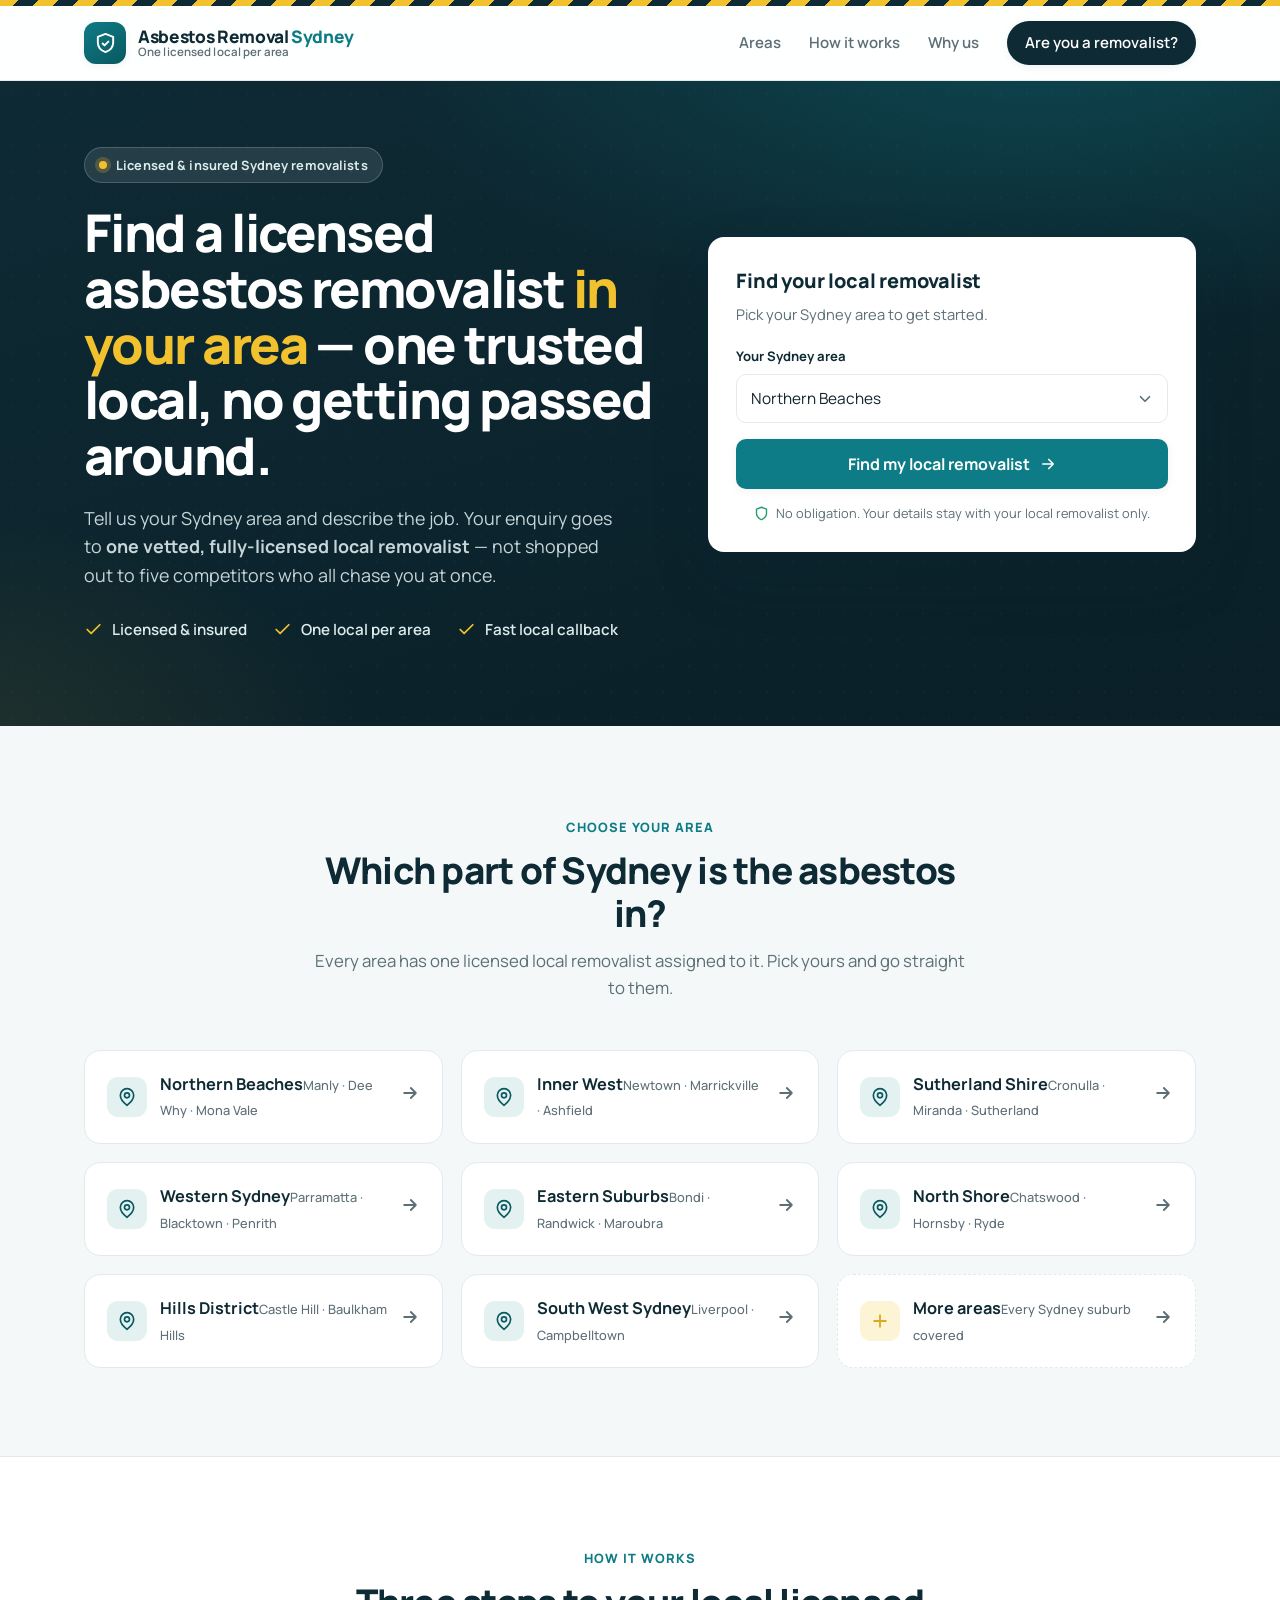
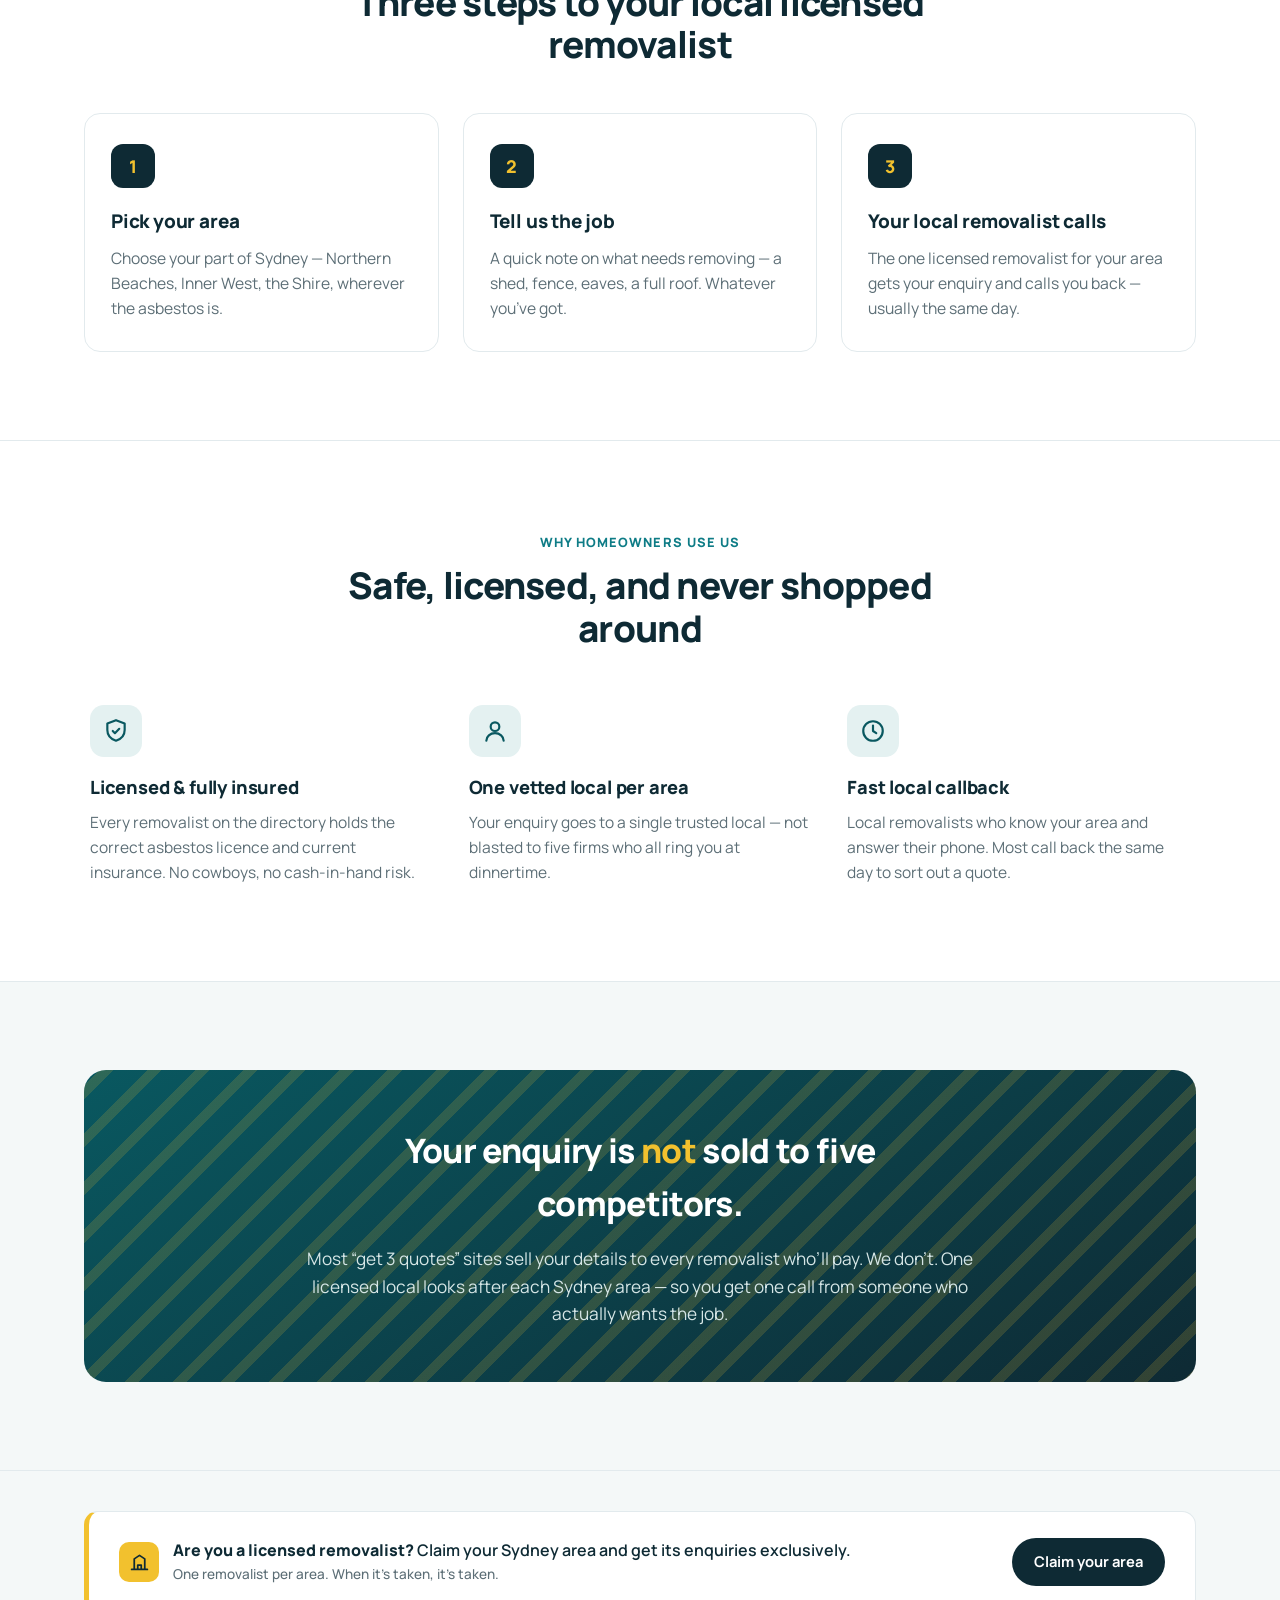
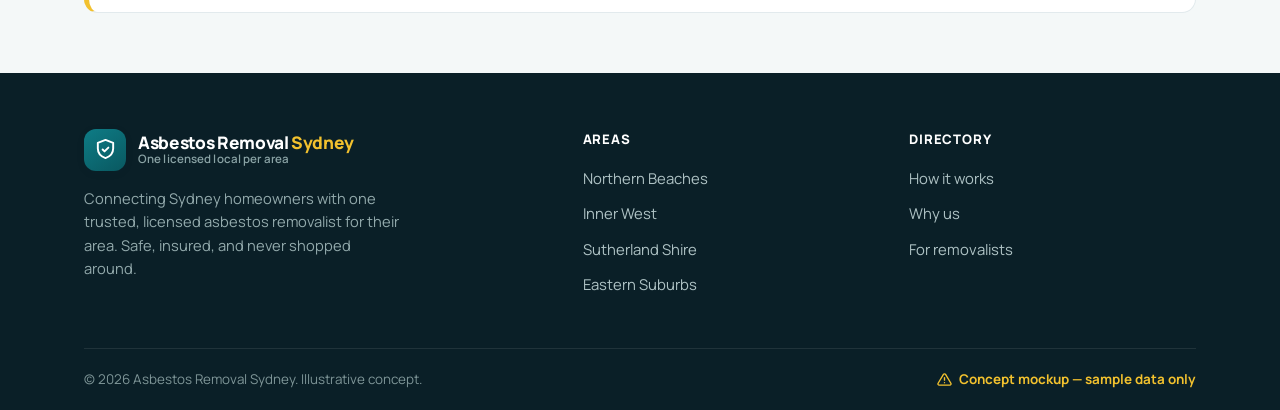
==== index.html @ b51b1054 "Asbestos Removal Sydney demo — static validation mockup Two-page throwaway prototype (index + Northe" ====
<!DOCTYPE html>
<html lang="en">
<head>
<meta charset="UTF-8" />
<meta name="viewport" content="width=device-width, initial-scale=1.0" />
<meta name="robots" content="noindex,nofollow" />
<title>Asbestos Removal Sydney | One Licensed Local Removalist Per Area</title>
<meta name="description" content="Need asbestos removed in Sydney? Pick your area and get connected to one trusted, licensed, fully-insured local removalist. No getting passed around five competitors." />
<link rel="preconnect" href="https://fonts.googleapis.com" />
<link rel="preconnect" href="https://fonts.gstatic.com" crossorigin />
<link href="https://fonts.googleapis.com/css2?family=Manrope:wght@400;500;600;700;800&display=swap" rel="stylesheet" />
<style>
  :root {
    --ink: #12242C;
    --slate: #0E2A34;
    --slate-2: #0A1F27;
    --teal: #0E7C86;
    --teal-600: #0B6B74;
    --teal-700: #095860;
    --teal-soft: #E4F1F1;
    --hazard: #F2C12E;
    --hazard-deep: #E0A81F;
    --safe: #1E9E6A;
    --muted: #5C6E76;
    --line: #E2EAED;
    --bg: #F4F8F8;
    --card: #FFFFFF;
    --radius: 16px;
    --radius-sm: 10px;
    --shadow-sm: 0 2px 10px rgba(12, 42, 52, .06);
    --shadow-md: 0 12px 32px rgba(12, 42, 52, .10);
    --shadow-lg: 0 26px 60px rgba(12, 42, 52, .16);
    --maxw: 1160px;
  }

  * { box-sizing: border-box; margin: 0; padding: 0; }
  html { scroll-behavior: smooth; }
  body {
    font-family: 'Manrope', -apple-system, BlinkMacSystemFont, 'Segoe UI', Roboto, sans-serif;
    color: var(--ink);
    background: var(--bg);
    line-height: 1.6;
    -webkit-font-smoothing: antialiased;
  }
  a { color: inherit; text-decoration: none; }
  img { max-width: 100%; display: block; }
  ul { list-style: none; }

  .wrap { width: 100%; max-width: var(--maxw); margin: 0 auto; padding: 0 24px; }

  .skip-link {
    position: absolute; left: 12px; top: -60px; z-index: 200;
    background: var(--slate); color: #fff; padding: 10px 16px; border-radius: 8px;
    font-weight: 600; transition: top .18s ease;
  }
  .skip-link:focus { top: 12px; }

  :focus-visible { outline: 3px solid var(--hazard); outline-offset: 2px; border-radius: 4px; }

  /* ---------- HAZARD TAPE (brand device) ---------- */
  .hazard-tape {
    height: 6px;
    background-image: repeating-linear-gradient(
      -45deg, var(--hazard) 0 14px, var(--slate) 14px 28px
    );
  }

  /* ---------- NAV ---------- */
  header.nav {
    position: sticky; top: 0; z-index: 100;
    background: rgba(255, 255, 255, 0.93);
    backdrop-filter: saturate(180%) blur(12px);
    border-bottom: 1px solid var(--line);
    transition: box-shadow .25s ease;
  }
  header.nav.scrolled { box-shadow: var(--shadow-sm); }
  .nav-inner { display: flex; align-items: center; justify-content: space-between; height: 74px; }
  .brand { display: flex; align-items: center; gap: 12px; }
  .brand-mark {
    width: 42px; height: 42px; border-radius: 12px; flex: 0 0 auto;
    background: linear-gradient(145deg, var(--teal) 0%, var(--teal-700) 100%);
    display: grid; place-items: center; box-shadow: var(--shadow-sm);
  }
  .brand-mark svg { width: 23px; height: 23px; }
  .brand-text { display: flex; flex-direction: column; line-height: 1.05; }
  .brand-name { font-weight: 800; font-size: 1.08rem; color: var(--slate); letter-spacing: -0.02em; }
  .brand-name b { color: var(--teal); font-weight: 800; }
  .brand-tag { font-size: .72rem; font-weight: 600; color: var(--muted); letter-spacing: .01em; }
  .nav-links { display: flex; align-items: center; gap: 28px; }
  .nav-links a { color: var(--muted); font-weight: 600; font-size: .94rem; transition: color .15s; }
  .nav-links a:hover { color: var(--slate); }
  .nav-cta {
    background: var(--slate); color: #fff !important; padding: 10px 18px;
    border-radius: 999px; font-size: .88rem; font-weight: 700; box-shadow: var(--shadow-sm);
    transition: transform .15s, background .15s;
  }
  .nav-cta:hover { background: var(--slate-2); transform: translateY(-1px); }
  .nav-toggle {
    display: none; background: none; border: 0; cursor: pointer; padding: 8px;
    color: var(--slate);
  }

  /* ---------- HERO ---------- */
  .hero {
    position: relative; color: #fff; overflow: hidden;
    padding: 66px 0 84px;
    background:
      radial-gradient(1100px 480px at 82% -8%, rgba(14, 124, 134, 0.38), transparent 62%),
      radial-gradient(760px 460px at -5% 108%, rgba(242, 193, 46, 0.10), transparent 58%),
      linear-gradient(162deg, var(--slate) 0%, var(--slate-2) 100%);
  }
  .hero::after {
    content: ""; position: absolute; inset: 0; pointer-events: none;
    background-image: radial-gradient(rgba(255, 255, 255, 0.05) 1px, transparent 1px);
    background-size: 26px 26px; opacity: .5;
  }
  .hero-grid {
    position: relative; z-index: 2;
    display: grid; grid-template-columns: 1.08fr 0.92fr; gap: 52px; align-items: center;
  }
  .eyebrow {
    display: inline-flex; align-items: center; gap: 9px;
    background: rgba(255, 255, 255, 0.10); border: 1px solid rgba(255, 255, 255, 0.18);
    padding: 7px 14px; border-radius: 999px; font-size: .8rem; font-weight: 700;
    color: #DCECEC; margin-bottom: 22px; letter-spacing: .01em;
  }
  .eyebrow .dot {
    width: 8px; height: 8px; border-radius: 50%; background: var(--hazard);
    box-shadow: 0 0 0 4px rgba(242, 193, 46, 0.22);
  }
  .hero h1 {
    font-size: clamp(2.05rem, 4.6vw, 3.25rem); line-height: 1.07; letter-spacing: -0.03em;
    font-weight: 800; margin-bottom: 20px;
  }
  .hero h1 span { color: var(--hazard); }
  .hero-sub { font-size: 1.12rem; color: #C6D6D8; max-width: 540px; margin-bottom: 28px; }
  .hero-points { display: flex; flex-wrap: wrap; gap: 13px 26px; }
  .hero-points li { display: flex; align-items: center; gap: 9px; font-size: .95rem; color: #DCECEC; font-weight: 600; }
  .hero-points svg { width: 19px; height: 19px; color: var(--hazard); flex: 0 0 auto; }

  /* ---------- PICKER CARD ---------- */
  .picker-card {
    background: var(--card); color: var(--ink);
    border-radius: var(--radius); padding: 28px; box-shadow: var(--shadow-lg);
    position: relative; z-index: 2;
  }
  .picker-card h2 { font-size: 1.24rem; font-weight: 800; letter-spacing: -0.01em; margin-bottom: 6px; color: var(--slate); }
  .picker-card p.lede { font-size: .92rem; color: var(--muted); margin-bottom: 20px; }
  .field { margin-bottom: 16px; }
  .field label { display: block; font-size: .82rem; font-weight: 700; color: var(--slate); margin-bottom: 7px; }
  .select-shell { position: relative; }
  .select-shell svg {
    position: absolute; right: 14px; top: 50%; transform: translateY(-50%);
    width: 18px; height: 18px; color: var(--muted); pointer-events: none;
  }
  select, input, textarea {
    width: 100%; font-family: inherit; font-size: .96rem; color: var(--ink);
    padding: 13px 14px; border: 1.5px solid var(--line); border-radius: var(--radius-sm);
    background: #fff; transition: border-color .15s, box-shadow .15s;
  }
  select { appearance: none; padding-right: 40px; cursor: pointer; }
  select:focus, input:focus, textarea:focus {
    outline: none; border-color: var(--teal); box-shadow: 0 0 0 4px var(--teal-soft);
  }
  input:focus-visible, textarea:focus-visible, select:focus-visible { outline: 3px solid var(--hazard); outline-offset: 2px; }
  .btn-primary {
    width: 100%; border: 0; cursor: pointer; font-family: inherit;
    background: var(--teal); color: #fff; font-weight: 700; font-size: 1rem;
    padding: 14px 20px; border-radius: var(--radius-sm); box-shadow: var(--shadow-sm);
    display: inline-flex; align-items: center; justify-content: center; gap: 9px;
    transition: transform .15s, background .15s;
  }
  .btn-primary:hover { background: var(--teal-600); transform: translateY(-1px); }
  .btn-primary svg { width: 18px; height: 18px; }
  .picker-note {
    margin-top: 14px; font-size: .8rem; color: var(--muted); text-align: center;
    display: flex; align-items: center; justify-content: center; gap: 7px;
  }
  .picker-note svg { width: 15px; height: 15px; color: var(--safe); flex: 0 0 auto; }

  /* ---------- SECTION SHELL ---------- */
  section.block { padding: 88px 0; }
  .section-head { text-align: center; max-width: 660px; margin: 0 auto 48px; }
  .kicker {
    display: inline-block; font-size: .8rem; font-weight: 800; letter-spacing: .08em;
    text-transform: uppercase; color: var(--teal); margin-bottom: 12px;
  }
  .section-head h2 { font-size: clamp(1.7rem, 3.2vw, 2.3rem); font-weight: 800; letter-spacing: -0.02em; color: var(--slate); line-height: 1.15; }
  .section-head p { margin-top: 14px; font-size: 1.05rem; color: var(--muted); }

  /* ---------- AREA GRID ---------- */
  .area-grid {
    display: grid; grid-template-columns: repeat(3, 1fr); gap: 18px;
  }
  .area-card {
    display: flex; align-items: center; justify-content: space-between; gap: 12px;
    background: var(--card); border: 1.5px solid var(--line); border-radius: var(--radius);
    padding: 20px 22px; transition: transform .15s, box-shadow .15s, border-color .15s;
  }
  .area-card:hover { transform: translateY(-3px); box-shadow: var(--shadow-md); border-color: var(--teal); }
  .area-card .a-left { display: flex; align-items: center; gap: 13px; }
  .area-pin {
    width: 40px; height: 40px; border-radius: 11px; flex: 0 0 auto;
    background: var(--teal-soft); display: grid; place-items: center;
  }
  .area-pin svg { width: 20px; height: 20px; color: var(--teal-700); }
  .area-card .a-name { font-weight: 700; font-size: 1.02rem; color: var(--slate); }
  .area-card .a-sub { font-size: .8rem; color: var(--muted); font-weight: 500; }
  .area-card .a-arrow { color: var(--muted); transition: transform .15s, color .15s; }
  .area-card:hover .a-arrow { color: var(--teal); transform: translateX(3px); }
  .area-card .a-arrow svg { width: 20px; height: 20px; }

  /* ---------- STEPS ---------- */
  .steps { display: grid; grid-template-columns: repeat(3, 1fr); gap: 24px; }
  .step {
    position: relative; background: var(--card); border: 1px solid var(--line);
    border-radius: var(--radius); padding: 30px 26px;
  }
  .step-num {
    width: 44px; height: 44px; border-radius: 12px; margin-bottom: 18px;
    background: var(--slate); color: var(--hazard); display: grid; place-items: center;
    font-weight: 800; font-size: 1.1rem;
  }
  .step h3 { font-size: 1.18rem; font-weight: 800; color: var(--slate); margin-bottom: 9px; letter-spacing: -0.01em; }
  .step p { font-size: .98rem; color: var(--muted); }

  /* ---------- TRUST ---------- */
  .trust-band { background: #fff; border-top: 1px solid var(--line); border-bottom: 1px solid var(--line); }
  .trust-grid { display: grid; grid-template-columns: repeat(3, 1fr); gap: 24px; }
  .trust-card { padding: 8px 6px; }
  .trust-ic {
    width: 52px; height: 52px; border-radius: 14px; margin-bottom: 16px;
    display: grid; place-items: center; background: var(--teal-soft);
  }
  .trust-ic svg { width: 26px; height: 26px; color: var(--teal-700); }
  .trust-card h3 { font-size: 1.14rem; font-weight: 800; color: var(--slate); margin-bottom: 8px; letter-spacing: -0.01em; }
  .trust-card p { font-size: .97rem; color: var(--muted); }

  /* ---------- EXCLUSIVITY BAND ---------- */
  .excl {
    position: relative; overflow: hidden; color: #fff; border-radius: 22px;
    background: linear-gradient(150deg, var(--teal-700) 0%, var(--slate) 100%);
    padding: 54px 48px; text-align: center;
  }
  .excl::before {
    content: ""; position: absolute; inset: 0; opacity: .16; pointer-events: none;
    background-image: repeating-linear-gradient(-45deg, var(--hazard) 0 10px, transparent 10px 34px);
  }
  .excl-inner { position: relative; z-index: 2; max-width: 680px; margin: 0 auto; }
  .excl h2 { font-size: clamp(1.6rem, 3vw, 2.1rem); font-weight: 800; letter-spacing: -0.02em; margin-bottom: 14px; }
  .excl h2 span { color: var(--hazard); }
  .excl p { font-size: 1.08rem; color: #D6E6E6; }

  /* ---------- REMOVALIST STRIP ---------- */
  .removalist-strip { border-top: 1px solid var(--line); background: var(--bg); }
  .strip-inner {
    display: flex; align-items: center; justify-content: space-between; gap: 20px;
    padding: 26px 30px; background: #fff; border: 1px solid var(--line);
    border-left: 5px solid var(--hazard); border-radius: 14px;
  }
  .strip-inner .s-text { display: flex; align-items: center; gap: 14px; }
  .strip-badge {
    width: 40px; height: 40px; border-radius: 10px; flex: 0 0 auto;
    background: var(--hazard); display: grid; place-items: center;
  }
  .strip-badge svg { width: 21px; height: 21px; color: var(--slate); }
  .strip-inner p { font-size: 1rem; color: var(--slate); font-weight: 600; }
  .strip-inner p b { font-weight: 800; }
  .strip-inner p span { display: block; font-size: .85rem; color: var(--muted); font-weight: 500; }
  .btn-ghost {
    flex: 0 0 auto; background: var(--slate); color: #fff; font-weight: 700; font-size: .92rem;
    padding: 12px 22px; border-radius: 999px; transition: background .15s, transform .15s;
    white-space: nowrap;
  }
  .btn-ghost:hover { background: var(--slate-2); transform: translateY(-1px); }

  /* ---------- FOOTER ---------- */
  footer.site {
    background: var(--slate-2); color: #AEC2C4; padding: 56px 0 0; margin-top: 0;
  }
  .foot-grid { display: grid; grid-template-columns: 1.6fr 1fr 1fr; gap: 40px; padding-bottom: 40px; }
  .foot-brand .brand-name { color: #fff; }
  .foot-brand .brand-name b { color: var(--hazard); }
  .foot-brand .brand-tag { color: #8AA3A5; }
  .foot-blurb { margin-top: 16px; font-size: .92rem; max-width: 320px; color: #93AAAC; }
  footer.site h4 { color: #fff; font-size: .82rem; font-weight: 800; letter-spacing: .06em; text-transform: uppercase; margin-bottom: 16px; }
  footer.site ul li { margin-bottom: 10px; }
  footer.site ul li a { font-size: .93rem; color: #AEC2C4; transition: color .15s; }
  footer.site ul li a:hover { color: #fff; }
  .foot-bar {
    border-top: 1px solid rgba(255, 255, 255, 0.09); padding: 20px 0; font-size: .84rem; color: #7E9597;
    display: flex; align-items: center; justify-content: space-between; gap: 12px; flex-wrap: wrap;
  }
  .foot-bar .demo-flag {
    display: inline-flex; align-items: center; gap: 7px; color: var(--hazard); font-weight: 700;
  }
  .foot-bar .demo-flag svg { width: 15px; height: 15px; }

  /* ---------- RESPONSIVE ---------- */
  @media (max-width: 900px) {
    .hero-grid { grid-template-columns: 1fr; gap: 40px; }
    .picker-card { max-width: 480px; }
    .area-grid, .steps, .trust-grid { grid-template-columns: repeat(2, 1fr); }
    .foot-grid { grid-template-columns: 1fr 1fr; }
    .foot-brand { grid-column: 1 / -1; }
  }
  @media (max-width: 760px) {
    .nav-links { display: none; }
    .nav-links.open {
      display: flex; flex-direction: column; align-items: flex-start; gap: 16px;
      position: absolute; top: 74px; left: 0; right: 0; background: #fff;
      padding: 20px 24px; border-bottom: 1px solid var(--line); box-shadow: var(--shadow-md);
    }
    .nav-toggle { display: inline-flex; }
    section.block { padding: 62px 0; }
    .area-grid, .steps, .trust-grid, .foot-grid { grid-template-columns: 1fr; }
    .excl { padding: 42px 26px; }
    .strip-inner { flex-direction: column; align-items: flex-start; }
    .btn-ghost { width: 100%; text-align: center; }
  }
</style>
</head>
<body>
<a href="#main" class="skip-link">Skip to content</a>
<div class="hazard-tape" aria-hidden="true"></div>

<header class="nav" id="nav">
  <div class="wrap nav-inner">
    <a href="index.html" class="brand" aria-label="Asbestos Removal Sydney home">
      <span class="brand-mark" aria-hidden="true">
        <svg viewBox="0 0 24 24" fill="none" stroke="#fff" stroke-width="2" stroke-linecap="round" stroke-linejoin="round">
          <path d="M12 2 4 5v6c0 5 3.4 8.4 8 10 4.6-1.6 8-5 8-10V5l-8-3Z"/>
          <path d="m9 12 2 2 4-4"/>
        </svg>
      </span>
      <span class="brand-text">
        <span class="brand-name">Asbestos Removal <b>Sydney</b></span>
        <span class="brand-tag">One licensed local per area</span>
      </span>
    </a>
    <nav class="nav-links" id="navLinks" aria-label="Primary">
      <a href="#areas">Areas</a>
      <a href="#how">How it works</a>
      <a href="#trust">Why us</a>
      <a href="#removalist" class="nav-cta">Are you a removalist?</a>
    </nav>
    <button class="nav-toggle" id="navToggle" aria-label="Toggle menu" aria-expanded="false" aria-controls="navLinks">
      <svg viewBox="0 0 24 24" width="26" height="26" fill="none" stroke="currentColor" stroke-width="2" stroke-linecap="round"><path d="M4 7h16M4 12h16M4 17h16"/></svg>
    </button>
  </div>
</header>

<main id="main">

  <!-- HERO -->
  <section class="hero">
    <div class="wrap hero-grid">
      <div class="hero-copy">
        <span class="eyebrow"><span class="dot"></span> Licensed &amp; insured Sydney removalists</span>
        <h1>Find a licensed asbestos removalist <span>in your area</span> &mdash; one trusted local, no getting passed around.</h1>
        <p class="hero-sub">Tell us your Sydney area and describe the job. Your enquiry goes to <strong>one vetted, fully-licensed local removalist</strong> &mdash; not shopped out to five competitors who all chase you at once.</p>
        <ul class="hero-points">
          <li><svg viewBox="0 0 24 24" fill="none" stroke="currentColor" stroke-width="2.2" stroke-linecap="round" stroke-linejoin="round"><path d="M20 6 9 17l-5-5"/></svg> Licensed &amp; insured</li>
          <li><svg viewBox="0 0 24 24" fill="none" stroke="currentColor" stroke-width="2.2" stroke-linecap="round" stroke-linejoin="round"><path d="M20 6 9 17l-5-5"/></svg> One local per area</li>
          <li><svg viewBox="0 0 24 24" fill="none" stroke="currentColor" stroke-width="2.2" stroke-linecap="round" stroke-linejoin="round"><path d="M20 6 9 17l-5-5"/></svg> Fast local callback</li>
        </ul>
      </div>

      <!-- AREA PICKER -->
      <div class="picker-card">
        <h2>Find your local removalist</h2>
        <p class="lede">Pick your Sydney area to get started.</p>
        <form id="pickerForm">
          <div class="field">
            <label for="areaSelect">Your Sydney area</label>
            <div class="select-shell">
              <select id="areaSelect" name="area">
                <option value="Northern Beaches">Northern Beaches</option>
                <option value="Inner West">Inner West</option>
                <option value="Sutherland Shire">Sutherland Shire</option>
                <option value="Western Sydney">Western Sydney</option>
                <option value="Eastern Suburbs">Eastern Suburbs</option>
                <option value="North Shore">North Shore</option>
                <option value="Hills District">Hills District</option>
                <option value="South West Sydney">South West Sydney</option>
              </select>
              <svg viewBox="0 0 24 24" fill="none" stroke="currentColor" stroke-width="2.2" stroke-linecap="round" stroke-linejoin="round"><path d="m6 9 6 6 6-6"/></svg>
            </div>
          </div>
          <button type="submit" class="btn-primary">
            Find my local removalist
            <svg viewBox="0 0 24 24" fill="none" stroke="currentColor" stroke-width="2.2" stroke-linecap="round" stroke-linejoin="round"><path d="M5 12h14M13 6l6 6-6 6"/></svg>
          </button>
        </form>
        <p class="picker-note">
          <svg viewBox="0 0 24 24" fill="none" stroke="currentColor" stroke-width="2.2" stroke-linecap="round" stroke-linejoin="round"><path d="M12 22s8-4 8-10V5l-8-3-8 3v7c0 6 8 10 8 10Z"/></svg>
          No obligation. Your details stay with your local removalist only.
        </p>
      </div>
    </div>
  </section>

  <!-- AREAS -->
  <section class="block" id="areas">
    <div class="wrap">
      <div class="section-head">
        <span class="kicker">Choose your area</span>
        <h2>Which part of Sydney is the asbestos in?</h2>
        <p>Every area has one licensed local removalist assigned to it. Pick yours and go straight to them.</p>
      </div>
      <div class="area-grid">
        <a class="area-card" href="northern-beaches.html?area=Northern%20Beaches">
          <span class="a-left"><span class="area-pin"><svg viewBox="0 0 24 24" fill="none" stroke="currentColor" stroke-width="2" stroke-linecap="round" stroke-linejoin="round"><path d="M20 10c0 6-8 12-8 12s-8-6-8-12a8 8 0 0 1 16 0Z"/><circle cx="12" cy="10" r="3"/></svg></span><span><span class="a-name">Northern Beaches</span><span class="a-sub">Manly &middot; Dee Why &middot; Mona Vale</span></span></span>
          <span class="a-arrow"><svg viewBox="0 0 24 24" fill="none" stroke="currentColor" stroke-width="2.2" stroke-linecap="round" stroke-linejoin="round"><path d="M5 12h14M13 6l6 6-6 6"/></svg></span>
        </a>
        <a class="area-card" href="northern-beaches.html?area=Inner%20West">
          <span class="a-left"><span class="area-pin"><svg viewBox="0 0 24 24" fill="none" stroke="currentColor" stroke-width="2" stroke-linecap="round" stroke-linejoin="round"><path d="M20 10c0 6-8 12-8 12s-8-6-8-12a8 8 0 0 1 16 0Z"/><circle cx="12" cy="10" r="3"/></svg></span><span><span class="a-name">Inner West</span><span class="a-sub">Newtown &middot; Marrickville &middot; Ashfield</span></span></span>
          <span class="a-arrow"><svg viewBox="0 0 24 24" fill="none" stroke="currentColor" stroke-width="2.2" stroke-linecap="round" stroke-linejoin="round"><path d="M5 12h14M13 6l6 6-6 6"/></svg></span>
        </a>
        <a class="area-card" href="northern-beaches.html?area=Sutherland%20Shire">
          <span class="a-left"><span class="area-pin"><svg viewBox="0 0 24 24" fill="none" stroke="currentColor" stroke-width="2" stroke-linecap="round" stroke-linejoin="round"><path d="M20 10c0 6-8 12-8 12s-8-6-8-12a8 8 0 0 1 16 0Z"/><circle cx="12" cy="10" r="3"/></svg></span><span><span class="a-name">Sutherland Shire</span><span class="a-sub">Cronulla &middot; Miranda &middot; Sutherland</span></span></span>
          <span class="a-arrow"><svg viewBox="0 0 24 24" fill="none" stroke="currentColor" stroke-width="2.2" stroke-linecap="round" stroke-linejoin="round"><path d="M5 12h14M13 6l6 6-6 6"/></svg></span>
        </a>
        <a class="area-card" href="northern-beaches.html?area=Western%20Sydney">
          <span class="a-left"><span class="area-pin"><svg viewBox="0 0 24 24" fill="none" stroke="currentColor" stroke-width="2" stroke-linecap="round" stroke-linejoin="round"><path d="M20 10c0 6-8 12-8 12s-8-6-8-12a8 8 0 0 1 16 0Z"/><circle cx="12" cy="10" r="3"/></svg></span><span><span class="a-name">Western Sydney</span><span class="a-sub">Parramatta &middot; Blacktown &middot; Penrith</span></span></span>
          <span class="a-arrow"><svg viewBox="0 0 24 24" fill="none" stroke="currentColor" stroke-width="2.2" stroke-linecap="round" stroke-linejoin="round"><path d="M5 12h14M13 6l6 6-6 6"/></svg></span>
        </a>
        <a class="area-card" href="northern-beaches.html?area=Eastern%20Suburbs">
          <span class="a-left"><span class="area-pin"><svg viewBox="0 0 24 24" fill="none" stroke="currentColor" stroke-width="2" stroke-linecap="round" stroke-linejoin="round"><path d="M20 10c0 6-8 12-8 12s-8-6-8-12a8 8 0 0 1 16 0Z"/><circle cx="12" cy="10" r="3"/></svg></span><span><span class="a-name">Eastern Suburbs</span><span class="a-sub">Bondi &middot; Randwick &middot; Maroubra</span></span></span>
          <span class="a-arrow"><svg viewBox="0 0 24 24" fill="none" stroke="currentColor" stroke-width="2.2" stroke-linecap="round" stroke-linejoin="round"><path d="M5 12h14M13 6l6 6-6 6"/></svg></span>
        </a>
        <a class="area-card" href="northern-beaches.html?area=North%20Shore">
          <span class="a-left"><span class="area-pin"><svg viewBox="0 0 24 24" fill="none" stroke="currentColor" stroke-width="2" stroke-linecap="round" stroke-linejoin="round"><path d="M20 10c0 6-8 12-8 12s-8-6-8-12a8 8 0 0 1 16 0Z"/><circle cx="12" cy="10" r="3"/></svg></span><span><span class="a-name">North Shore</span><span class="a-sub">Chatswood &middot; Hornsby &middot; Ryde</span></span></span>
          <span class="a-arrow"><svg viewBox="0 0 24 24" fill="none" stroke="currentColor" stroke-width="2.2" stroke-linecap="round" stroke-linejoin="round"><path d="M5 12h14M13 6l6 6-6 6"/></svg></span>
        </a>
        <a class="area-card" href="northern-beaches.html?area=Hills%20District">
          <span class="a-left"><span class="area-pin"><svg viewBox="0 0 24 24" fill="none" stroke="currentColor" stroke-width="2" stroke-linecap="round" stroke-linejoin="round"><path d="M20 10c0 6-8 12-8 12s-8-6-8-12a8 8 0 0 1 16 0Z"/><circle cx="12" cy="10" r="3"/></svg></span><span><span class="a-name">Hills District</span><span class="a-sub">Castle Hill &middot; Baulkham Hills</span></span></span>
          <span class="a-arrow"><svg viewBox="0 0 24 24" fill="none" stroke="currentColor" stroke-width="2.2" stroke-linecap="round" stroke-linejoin="round"><path d="M5 12h14M13 6l6 6-6 6"/></svg></span>
        </a>
        <a class="area-card" href="northern-beaches.html?area=South%20West%20Sydney">
          <span class="a-left"><span class="area-pin"><svg viewBox="0 0 24 24" fill="none" stroke="currentColor" stroke-width="2" stroke-linecap="round" stroke-linejoin="round"><path d="M20 10c0 6-8 12-8 12s-8-6-8-12a8 8 0 0 1 16 0Z"/><circle cx="12" cy="10" r="3"/></svg></span><span><span class="a-name">South West Sydney</span><span class="a-sub">Liverpool &middot; Campbelltown</span></span></span>
          <span class="a-arrow"><svg viewBox="0 0 24 24" fill="none" stroke="currentColor" stroke-width="2.2" stroke-linecap="round" stroke-linejoin="round"><path d="M5 12h14M13 6l6 6-6 6"/></svg></span>
        </a>
        <a class="area-card" href="northern-beaches.html?area=Inner%20West" style="border-style: dashed;">
          <span class="a-left"><span class="area-pin" style="background: #FDF4D6;"><svg viewBox="0 0 24 24" fill="none" stroke="var(--hazard-deep)" stroke-width="2.2" stroke-linecap="round" stroke-linejoin="round"><path d="M12 5v14M5 12h14"/></svg></span><span><span class="a-name">More areas</span><span class="a-sub">Every Sydney suburb covered</span></span></span>
          <span class="a-arrow"><svg viewBox="0 0 24 24" fill="none" stroke="currentColor" stroke-width="2.2" stroke-linecap="round" stroke-linejoin="round"><path d="M5 12h14M13 6l6 6-6 6"/></svg></span>
        </a>
      </div>
    </div>
  </section>

  <!-- HOW IT WORKS -->
  <section class="block" id="how" style="background: #fff; border-top: 1px solid var(--line);">
    <div class="wrap">
      <div class="section-head">
        <span class="kicker">How it works</span>
        <h2>Three steps to your local licensed removalist</h2>
      </div>
      <div class="steps">
        <div class="step">
          <div class="step-num">1</div>
          <h3>Pick your area</h3>
          <p>Choose your part of Sydney &mdash; Northern Beaches, Inner West, the Shire, wherever the asbestos is.</p>
        </div>
        <div class="step">
          <div class="step-num">2</div>
          <h3>Tell us the job</h3>
          <p>A quick note on what needs removing &mdash; a shed, fence, eaves, a full roof. Whatever you&rsquo;ve got.</p>
        </div>
        <div class="step">
          <div class="step-num">3</div>
          <h3>Your local removalist calls</h3>
          <p>The one licensed removalist for your area gets your enquiry and calls you back &mdash; usually the same day.</p>
        </div>
      </div>
    </div>
  </section>

  <!-- TRUST -->
  <section class="block trust-band" id="trust">
    <div class="wrap">
      <div class="section-head">
        <span class="kicker">Why homeowners use us</span>
        <h2>Safe, licensed, and never shopped around</h2>
      </div>
      <div class="trust-grid">
        <div class="trust-card">
          <div class="trust-ic"><svg viewBox="0 0 24 24" fill="none" stroke="currentColor" stroke-width="2" stroke-linecap="round" stroke-linejoin="round"><path d="M12 2 4 5v6c0 5 3.4 8.4 8 10 4.6-1.6 8-5 8-10V5l-8-3Z"/><path d="m9 12 2 2 4-4"/></svg></div>
          <h3>Licensed &amp; fully insured</h3>
          <p>Every removalist on the directory holds the correct asbestos licence and current insurance. No cowboys, no cash-in-hand risk.</p>
        </div>
        <div class="trust-card">
          <div class="trust-ic"><svg viewBox="0 0 24 24" fill="none" stroke="currentColor" stroke-width="2" stroke-linecap="round" stroke-linejoin="round"><circle cx="12" cy="8" r="4"/><path d="M4 21c0-4 3.6-7 8-7s8 3 8 7"/></svg></div>
          <h3>One vetted local per area</h3>
          <p>Your enquiry goes to a single trusted local &mdash; not blasted to five firms who all ring you at dinnertime.</p>
        </div>
        <div class="trust-card">
          <div class="trust-ic"><svg viewBox="0 0 24 24" fill="none" stroke="currentColor" stroke-width="2" stroke-linecap="round" stroke-linejoin="round"><path d="M12 7v5l3 2"/><circle cx="12" cy="12" r="9"/></svg></div>
          <h3>Fast local callback</h3>
          <p>Local removalists who know your area and answer their phone. Most call back the same day to sort out a quote.</p>
        </div>
      </div>
    </div>
  </section>

  <!-- EXCLUSIVITY BAND -->
  <section class="block">
    <div class="wrap">
      <div class="excl">
        <div class="excl-inner">
          <h2>Your enquiry is <span>not</span> sold to five competitors.</h2>
          <p>Most &ldquo;get 3 quotes&rdquo; sites sell your details to every removalist who&rsquo;ll pay. We don&rsquo;t. One licensed local looks after each Sydney area &mdash; so you get one call from someone who actually wants the job.</p>
        </div>
      </div>
    </div>
  </section>

  <!-- REMOVALIST STRIP (the buyer hook) -->
  <section class="removalist-strip" id="removalist">
    <div class="wrap" style="padding-top: 40px; padding-bottom: 60px;">
      <div class="strip-inner">
        <div class="s-text">
          <span class="strip-badge" aria-hidden="true"><svg viewBox="0 0 24 24" fill="none" stroke="currentColor" stroke-width="2" stroke-linecap="round" stroke-linejoin="round"><path d="M3 21h18M6 21V9l6-4 6 4v12M10 21v-5h4v5"/></svg></span>
          <p><b>Are you a licensed removalist?</b> Claim your Sydney area and get its enquiries exclusively.<span>One removalist per area. When it&rsquo;s taken, it&rsquo;s taken.</span></p>
        </div>
        <a href="#removalist" class="btn-ghost">Claim your area</a>
      </div>
    </div>
  </section>

</main>

<footer class="site">
  <div class="wrap">
    <div class="foot-grid">
      <div class="foot-brand">
        <div class="brand" style="gap: 12px;">
          <span class="brand-mark" aria-hidden="true">
            <svg viewBox="0 0 24 24" fill="none" stroke="#fff" stroke-width="2" stroke-linecap="round" stroke-linejoin="round"><path d="M12 2 4 5v6c0 5 3.4 8.4 8 10 4.6-1.6 8-5 8-10V5l-8-3Z"/><path d="m9 12 2 2 4-4"/></svg>
          </span>
          <span class="brand-text">
            <span class="brand-name">Asbestos Removal <b>Sydney</b></span>
            <span class="brand-tag">One licensed local per area</span>
          </span>
        </div>
        <p class="foot-blurb">Connecting Sydney homeowners with one trusted, licensed asbestos removalist for their area. Safe, insured, and never shopped around.</p>
      </div>
      <div>
        <h4>Areas</h4>
        <ul>
          <li><a href="northern-beaches.html?area=Northern%20Beaches">Northern Beaches</a></li>
          <li><a href="northern-beaches.html?area=Inner%20West">Inner West</a></li>
          <li><a href="northern-beaches.html?area=Sutherland%20Shire">Sutherland Shire</a></li>
          <li><a href="northern-beaches.html?area=Eastern%20Suburbs">Eastern Suburbs</a></li>
        </ul>
      </div>
      <div>
        <h4>Directory</h4>
        <ul>
          <li><a href="#how">How it works</a></li>
          <li><a href="#trust">Why us</a></li>
          <li><a href="#removalist">For removalists</a></li>
        </ul>
      </div>
    </div>
    <div class="foot-bar">
      <span>&copy; 2026 Asbestos Removal Sydney. Illustrative concept.</span>
      <span class="demo-flag"><svg viewBox="0 0 24 24" fill="none" stroke="currentColor" stroke-width="2.2" stroke-linecap="round" stroke-linejoin="round"><path d="M12 9v4M12 17h.01M10.3 3.9 1.8 18a2 2 0 0 0 1.7 3h17a2 2 0 0 0 1.7-3L13.7 3.9a2 2 0 0 0-3.4 0Z"/></svg> Concept mockup &mdash; sample data only</span>
    </div>
  </div>
</footer>

<script>
  // Sticky nav shadow
  var nav = document.getElementById('nav');
  window.addEventListener('scroll', function () {
    nav.classList.toggle('scrolled', window.scrollY > 8);
  }, { passive: true });

  // Mobile menu
  var toggle = document.getElementById('navToggle');
  var links = document.getElementById('navLinks');
  toggle.addEventListener('click', function () {
    var open = links.classList.toggle('open');
    toggle.setAttribute('aria-expanded', open ? 'true' : 'false');
  });

  // Area picker -> area page, carrying the chosen area
  document.getElementById('pickerForm').addEventListener('submit', function (e) {
    e.preventDefault();
    var area = document.getElementById('areaSelect').value;
    window.location.href = 'northern-beaches.html?area=' + encodeURIComponent(area);
  });
</script>
</body>
</html>
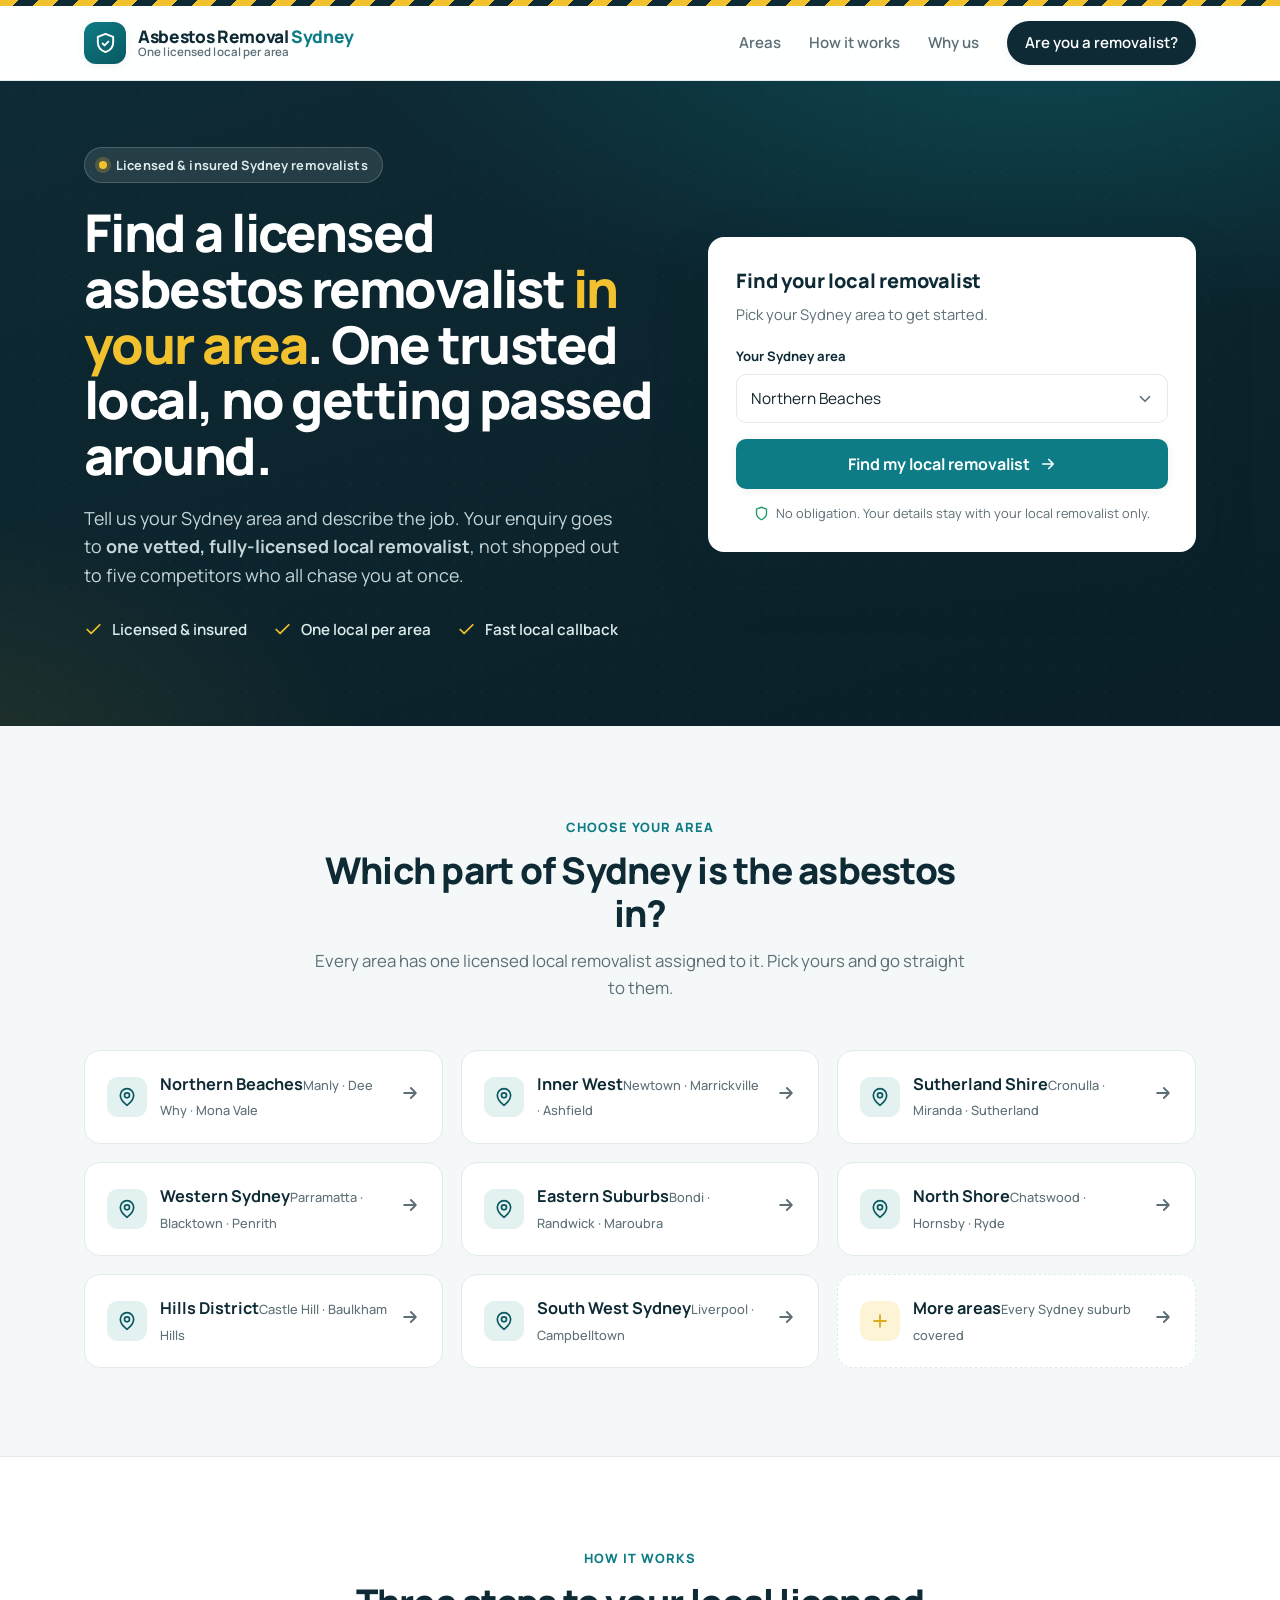
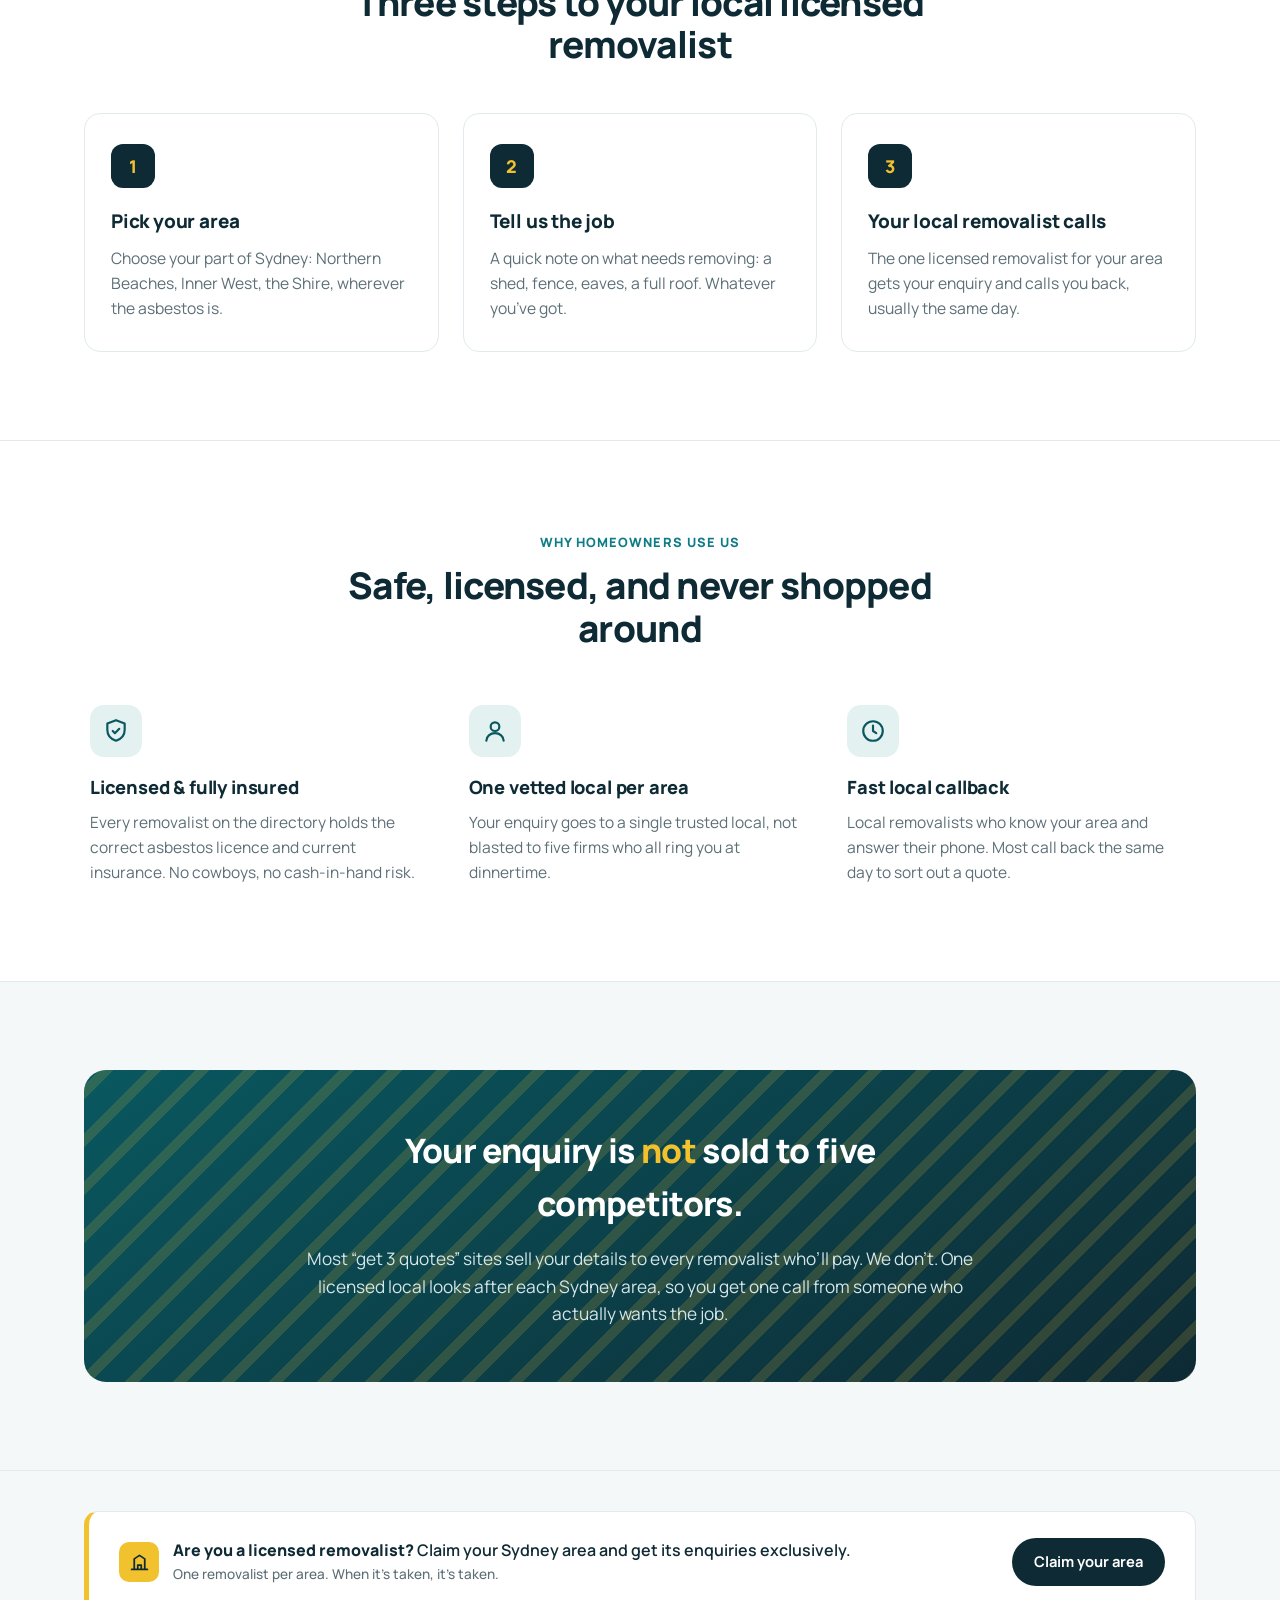
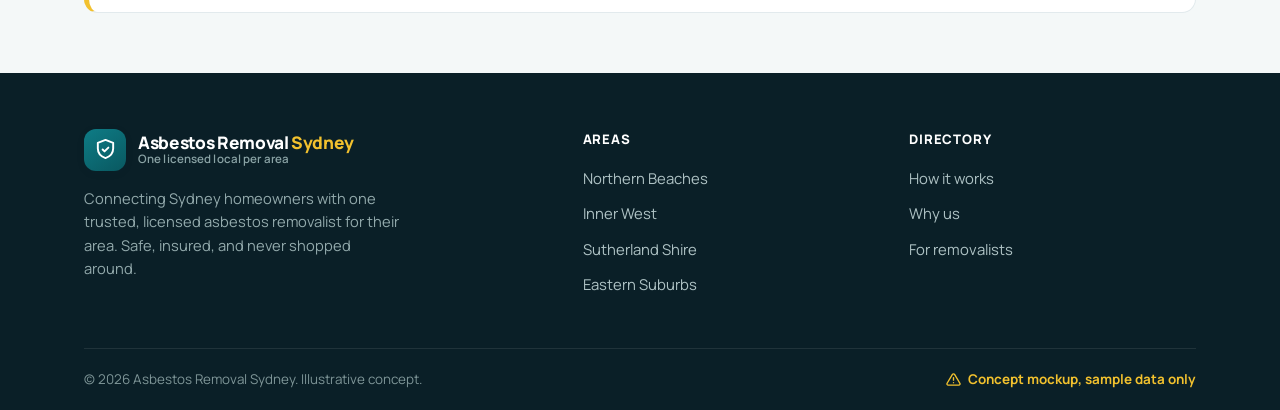
==== commit f81e1a9e: "Copy: remove em dashes from headings and body copy" ====
--- a/index.html
+++ b/index.html
@@ -357,8 +357,8 @@
     <div class="wrap hero-grid">
       <div class="hero-copy">
         <span class="eyebrow"><span class="dot"></span> Licensed &amp; insured Sydney removalists</span>
-        <h1>Find a licensed asbestos removalist <span>in your area</span> &mdash; one trusted local, no getting passed around.</h1>
-        <p class="hero-sub">Tell us your Sydney area and describe the job. Your enquiry goes to <strong>one vetted, fully-licensed local removalist</strong> &mdash; not shopped out to five competitors who all chase you at once.</p>
+        <h1>Find a licensed asbestos removalist <span>in your area</span>. One trusted local, no getting passed around.</h1>
+        <p class="hero-sub">Tell us your Sydney area and describe the job. Your enquiry goes to <strong>one vetted, fully-licensed local removalist</strong>, not shopped out to five competitors who all chase you at once.</p>
         <ul class="hero-points">
           <li><svg viewBox="0 0 24 24" fill="none" stroke="currentColor" stroke-width="2.2" stroke-linecap="round" stroke-linejoin="round"><path d="M20 6 9 17l-5-5"/></svg> Licensed &amp; insured</li>
           <li><svg viewBox="0 0 24 24" fill="none" stroke="currentColor" stroke-width="2.2" stroke-linecap="round" stroke-linejoin="round"><path d="M20 6 9 17l-5-5"/></svg> One local per area</li>
@@ -460,17 +460,17 @@
         <div class="step">
           <div class="step-num">1</div>
           <h3>Pick your area</h3>
-          <p>Choose your part of Sydney &mdash; Northern Beaches, Inner West, the Shire, wherever the asbestos is.</p>
+          <p>Choose your part of Sydney: Northern Beaches, Inner West, the Shire, wherever the asbestos is.</p>
         </div>
         <div class="step">
           <div class="step-num">2</div>
           <h3>Tell us the job</h3>
-          <p>A quick note on what needs removing &mdash; a shed, fence, eaves, a full roof. Whatever you&rsquo;ve got.</p>
+          <p>A quick note on what needs removing: a shed, fence, eaves, a full roof. Whatever you&rsquo;ve got.</p>
         </div>
         <div class="step">
           <div class="step-num">3</div>
           <h3>Your local removalist calls</h3>
-          <p>The one licensed removalist for your area gets your enquiry and calls you back &mdash; usually the same day.</p>
+          <p>The one licensed removalist for your area gets your enquiry and calls you back, usually the same day.</p>
         </div>
       </div>
     </div>
@@ -492,7 +492,7 @@
         <div class="trust-card">
           <div class="trust-ic"><svg viewBox="0 0 24 24" fill="none" stroke="currentColor" stroke-width="2" stroke-linecap="round" stroke-linejoin="round"><circle cx="12" cy="8" r="4"/><path d="M4 21c0-4 3.6-7 8-7s8 3 8 7"/></svg></div>
           <h3>One vetted local per area</h3>
-          <p>Your enquiry goes to a single trusted local &mdash; not blasted to five firms who all ring you at dinnertime.</p>
+          <p>Your enquiry goes to a single trusted local, not blasted to five firms who all ring you at dinnertime.</p>
         </div>
         <div class="trust-card">
           <div class="trust-ic"><svg viewBox="0 0 24 24" fill="none" stroke="currentColor" stroke-width="2" stroke-linecap="round" stroke-linejoin="round"><path d="M12 7v5l3 2"/><circle cx="12" cy="12" r="9"/></svg></div>
@@ -509,7 +509,7 @@
       <div class="excl">
         <div class="excl-inner">
           <h2>Your enquiry is <span>not</span> sold to five competitors.</h2>
-          <p>Most &ldquo;get 3 quotes&rdquo; sites sell your details to every removalist who&rsquo;ll pay. We don&rsquo;t. One licensed local looks after each Sydney area &mdash; so you get one call from someone who actually wants the job.</p>
+          <p>Most &ldquo;get 3 quotes&rdquo; sites sell your details to every removalist who&rsquo;ll pay. We don&rsquo;t. One licensed local looks after each Sydney area, so you get one call from someone who actually wants the job.</p>
         </div>
       </div>
     </div>
@@ -565,7 +565,7 @@
     </div>
     <div class="foot-bar">
       <span>&copy; 2026 Asbestos Removal Sydney. Illustrative concept.</span>
-      <span class="demo-flag"><svg viewBox="0 0 24 24" fill="none" stroke="currentColor" stroke-width="2.2" stroke-linecap="round" stroke-linejoin="round"><path d="M12 9v4M12 17h.01M10.3 3.9 1.8 18a2 2 0 0 0 1.7 3h17a2 2 0 0 0 1.7-3L13.7 3.9a2 2 0 0 0-3.4 0Z"/></svg> Concept mockup &mdash; sample data only</span>
+      <span class="demo-flag"><svg viewBox="0 0 24 24" fill="none" stroke="currentColor" stroke-width="2.2" stroke-linecap="round" stroke-linejoin="round"><path d="M12 9v4M12 17h.01M10.3 3.9 1.8 18a2 2 0 0 0 1.7 3h17a2 2 0 0 0 1.7-3L13.7 3.9a2 2 0 0 0-3.4 0Z"/></svg> Concept mockup, sample data only</span>
     </div>
   </div>
 </footer>
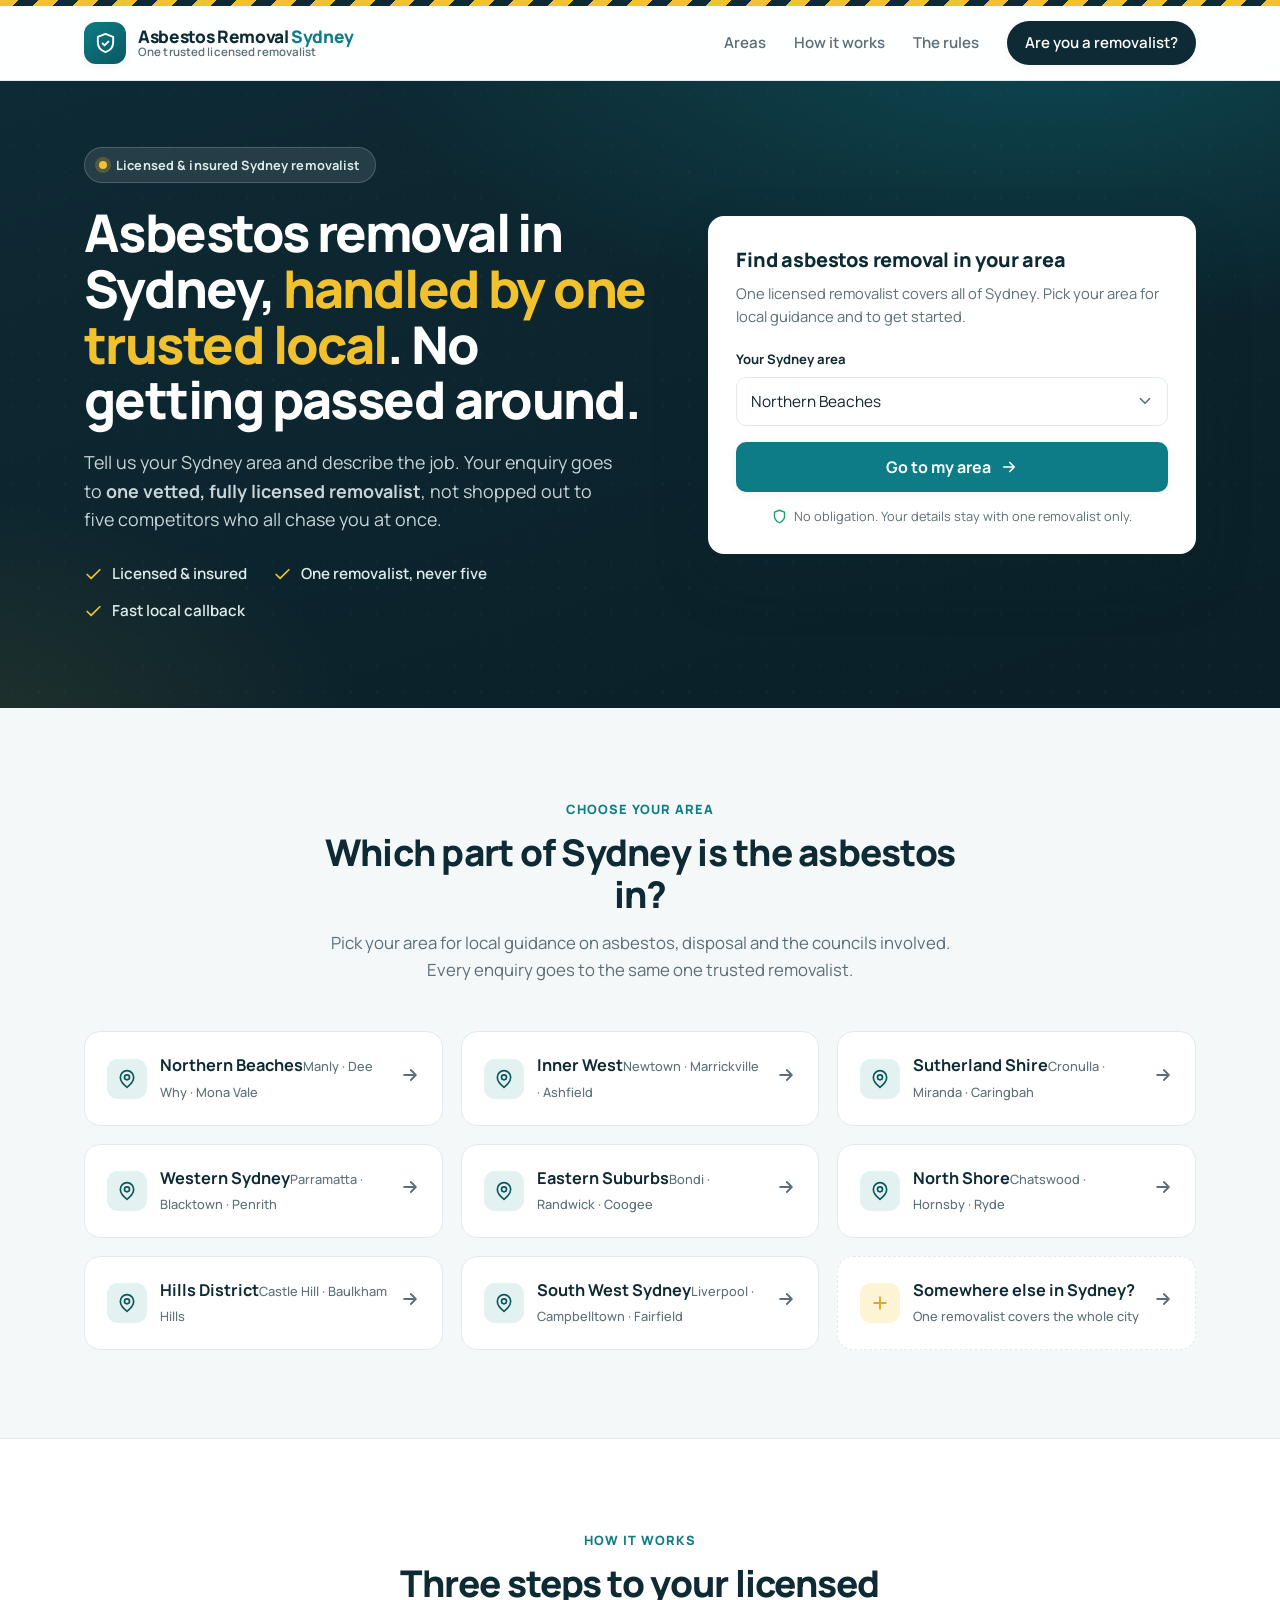
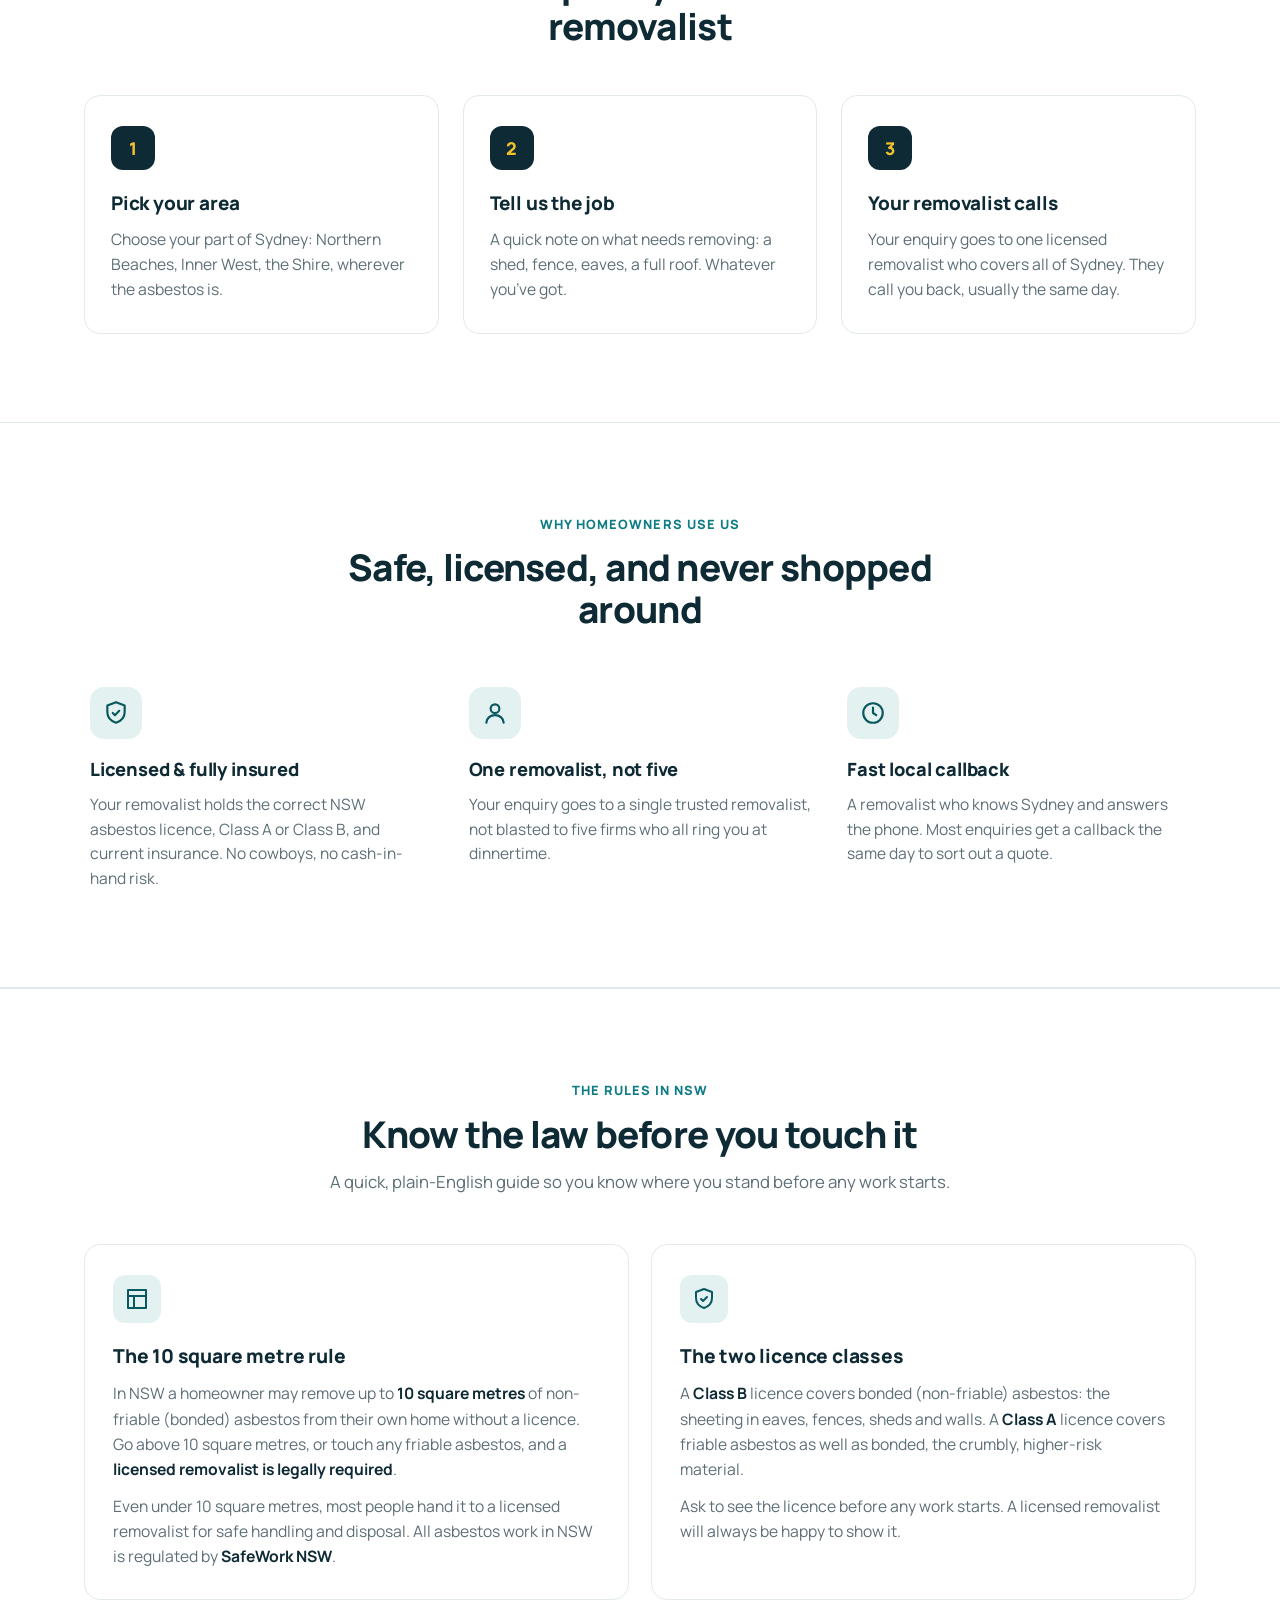
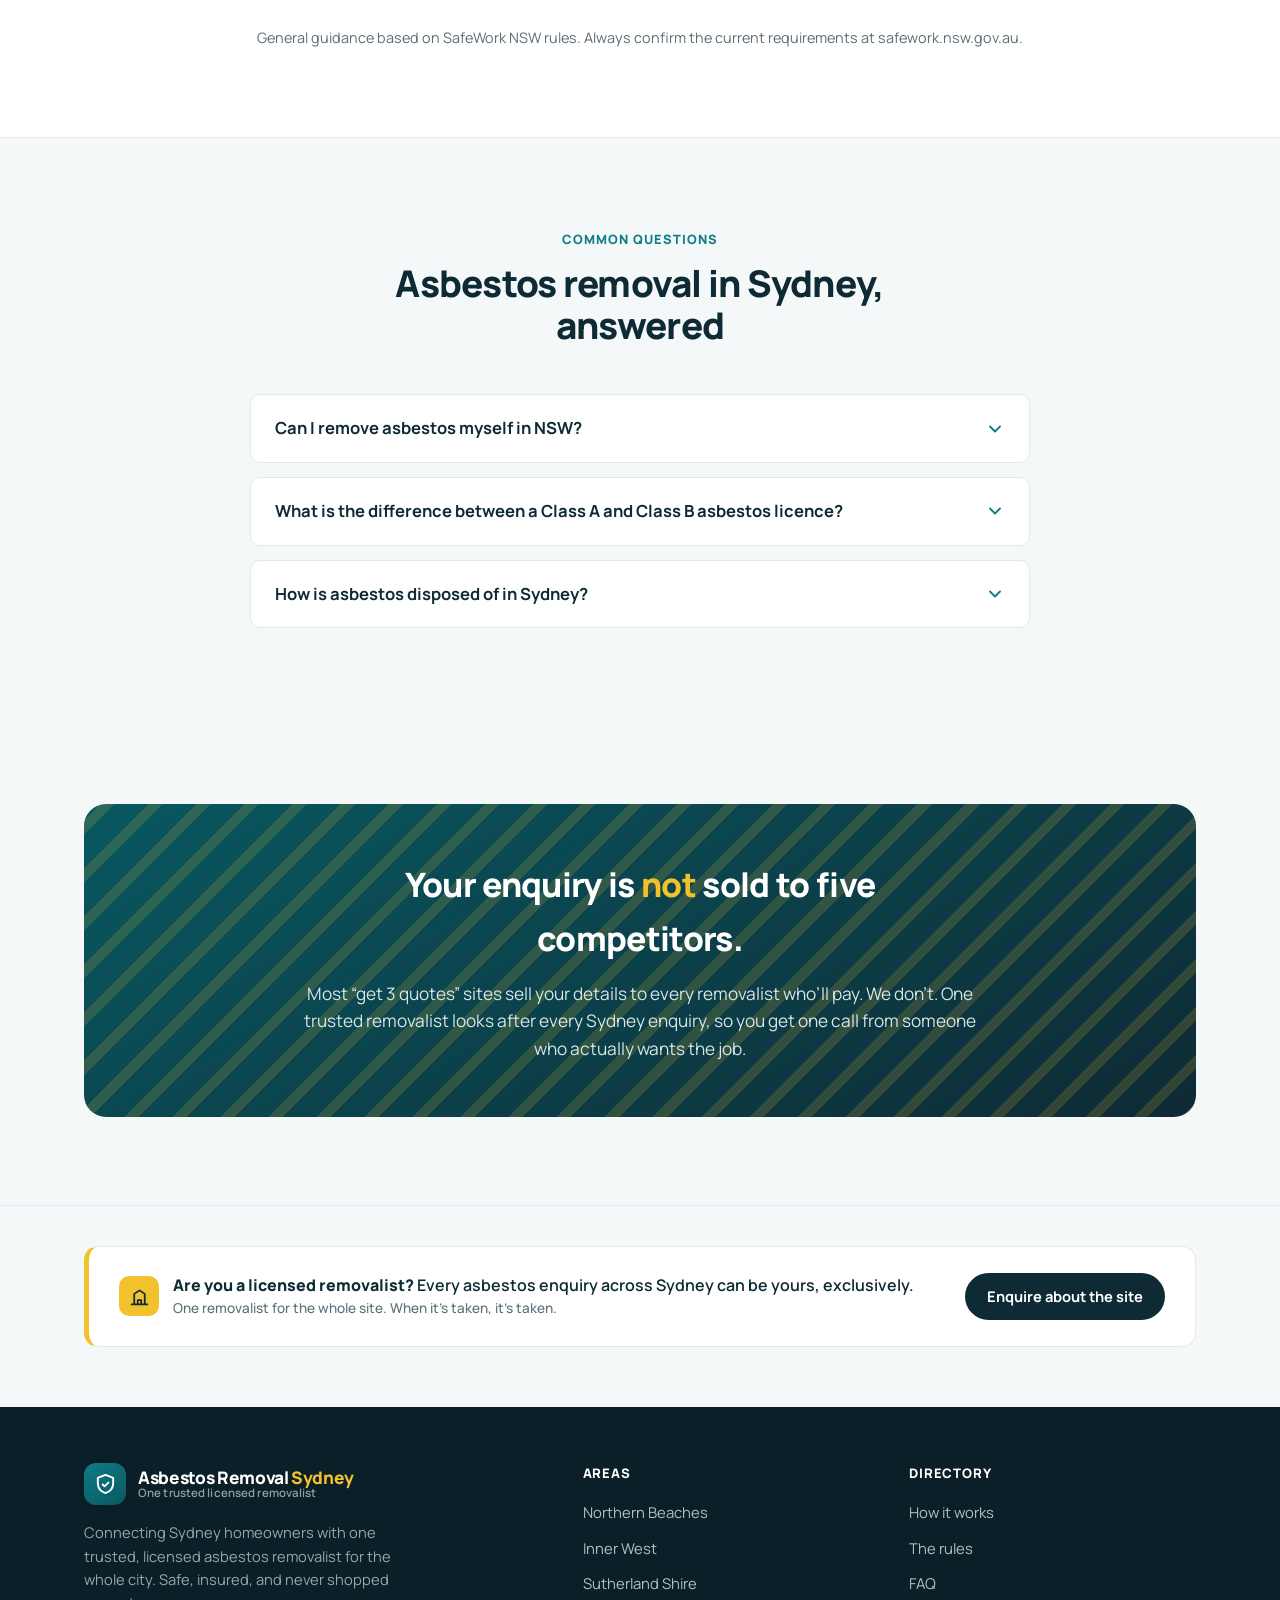
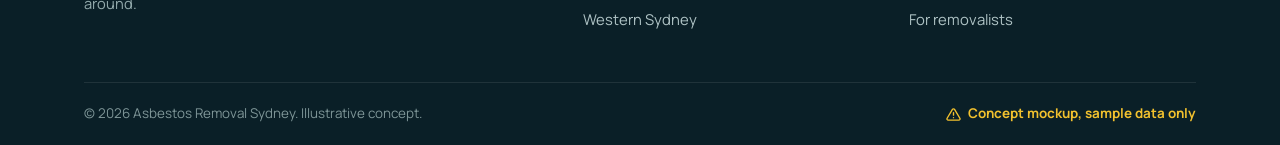
==== commit af44493f: "Option A: rebuild to single-operator model with 8 real area pages Pivot from a fake consumer directo" ====
--- a/index.html
+++ b/index.html
@@ -4,321 +4,13 @@
 <meta charset="UTF-8" />
 <meta name="viewport" content="width=device-width, initial-scale=1.0" />
 <meta name="robots" content="noindex,nofollow" />
-<title>Asbestos Removal Sydney | One Licensed Local Removalist Per Area</title>
-<meta name="description" content="Need asbestos removed in Sydney? Pick your area and get connected to one trusted, licensed, fully-insured local removalist. No getting passed around five competitors." />
+<title>Asbestos Removal Sydney | One Trusted Licensed Removalist</title>
+<meta name="description" content="Asbestos removal across Sydney, handled by one trusted, licensed and fully insured removalist. Your enquiry goes to one local, never shopped out to five competitors." />
+<link rel="canonical" href="https://sydneyasbestosremoval.netlify.app/" />
 <link rel="preconnect" href="https://fonts.googleapis.com" />
 <link rel="preconnect" href="https://fonts.gstatic.com" crossorigin />
 <link href="https://fonts.googleapis.com/css2?family=Manrope:wght@400;500;600;700;800&display=swap" rel="stylesheet" />
-<style>
-  :root {
-    --ink: #12242C;
-    --slate: #0E2A34;
-    --slate-2: #0A1F27;
-    --teal: #0E7C86;
-    --teal-600: #0B6B74;
-    --teal-700: #095860;
-    --teal-soft: #E4F1F1;
-    --hazard: #F2C12E;
-    --hazard-deep: #E0A81F;
-    --safe: #1E9E6A;
-    --muted: #5C6E76;
-    --line: #E2EAED;
-    --bg: #F4F8F8;
-    --card: #FFFFFF;
-    --radius: 16px;
-    --radius-sm: 10px;
-    --shadow-sm: 0 2px 10px rgba(12, 42, 52, .06);
-    --shadow-md: 0 12px 32px rgba(12, 42, 52, .10);
-    --shadow-lg: 0 26px 60px rgba(12, 42, 52, .16);
-    --maxw: 1160px;
-  }
-
-  * { box-sizing: border-box; margin: 0; padding: 0; }
-  html { scroll-behavior: smooth; }
-  body {
-    font-family: 'Manrope', -apple-system, BlinkMacSystemFont, 'Segoe UI', Roboto, sans-serif;
-    color: var(--ink);
-    background: var(--bg);
-    line-height: 1.6;
-    -webkit-font-smoothing: antialiased;
-  }
-  a { color: inherit; text-decoration: none; }
-  img { max-width: 100%; display: block; }
-  ul { list-style: none; }
-
-  .wrap { width: 100%; max-width: var(--maxw); margin: 0 auto; padding: 0 24px; }
-
-  .skip-link {
-    position: absolute; left: 12px; top: -60px; z-index: 200;
-    background: var(--slate); color: #fff; padding: 10px 16px; border-radius: 8px;
-    font-weight: 600; transition: top .18s ease;
-  }
-  .skip-link:focus { top: 12px; }
-
-  :focus-visible { outline: 3px solid var(--hazard); outline-offset: 2px; border-radius: 4px; }
-
-  /* ---------- HAZARD TAPE (brand device) ---------- */
-  .hazard-tape {
-    height: 6px;
-    background-image: repeating-linear-gradient(
-      -45deg, var(--hazard) 0 14px, var(--slate) 14px 28px
-    );
-  }
-
-  /* ---------- NAV ---------- */
-  header.nav {
-    position: sticky; top: 0; z-index: 100;
-    background: rgba(255, 255, 255, 0.93);
-    backdrop-filter: saturate(180%) blur(12px);
-    border-bottom: 1px solid var(--line);
-    transition: box-shadow .25s ease;
-  }
-  header.nav.scrolled { box-shadow: var(--shadow-sm); }
-  .nav-inner { display: flex; align-items: center; justify-content: space-between; height: 74px; }
-  .brand { display: flex; align-items: center; gap: 12px; }
-  .brand-mark {
-    width: 42px; height: 42px; border-radius: 12px; flex: 0 0 auto;
-    background: linear-gradient(145deg, var(--teal) 0%, var(--teal-700) 100%);
-    display: grid; place-items: center; box-shadow: var(--shadow-sm);
-  }
-  .brand-mark svg { width: 23px; height: 23px; }
-  .brand-text { display: flex; flex-direction: column; line-height: 1.05; }
-  .brand-name { font-weight: 800; font-size: 1.08rem; color: var(--slate); letter-spacing: -0.02em; }
-  .brand-name b { color: var(--teal); font-weight: 800; }
-  .brand-tag { font-size: .72rem; font-weight: 600; color: var(--muted); letter-spacing: .01em; }
-  .nav-links { display: flex; align-items: center; gap: 28px; }
-  .nav-links a { color: var(--muted); font-weight: 600; font-size: .94rem; transition: color .15s; }
-  .nav-links a:hover { color: var(--slate); }
-  .nav-cta {
-    background: var(--slate); color: #fff !important; padding: 10px 18px;
-    border-radius: 999px; font-size: .88rem; font-weight: 700; box-shadow: var(--shadow-sm);
-    transition: transform .15s, background .15s;
-  }
-  .nav-cta:hover { background: var(--slate-2); transform: translateY(-1px); }
-  .nav-toggle {
-    display: none; background: none; border: 0; cursor: pointer; padding: 8px;
-    color: var(--slate);
-  }
-
-  /* ---------- HERO ---------- */
-  .hero {
-    position: relative; color: #fff; overflow: hidden;
-    padding: 66px 0 84px;
-    background:
-      radial-gradient(1100px 480px at 82% -8%, rgba(14, 124, 134, 0.38), transparent 62%),
-      radial-gradient(760px 460px at -5% 108%, rgba(242, 193, 46, 0.10), transparent 58%),
-      linear-gradient(162deg, var(--slate) 0%, var(--slate-2) 100%);
-  }
-  .hero::after {
-    content: ""; position: absolute; inset: 0; pointer-events: none;
-    background-image: radial-gradient(rgba(255, 255, 255, 0.05) 1px, transparent 1px);
-    background-size: 26px 26px; opacity: .5;
-  }
-  .hero-grid {
-    position: relative; z-index: 2;
-    display: grid; grid-template-columns: 1.08fr 0.92fr; gap: 52px; align-items: center;
-  }
-  .eyebrow {
-    display: inline-flex; align-items: center; gap: 9px;
-    background: rgba(255, 255, 255, 0.10); border: 1px solid rgba(255, 255, 255, 0.18);
-    padding: 7px 14px; border-radius: 999px; font-size: .8rem; font-weight: 700;
-    color: #DCECEC; margin-bottom: 22px; letter-spacing: .01em;
-  }
-  .eyebrow .dot {
-    width: 8px; height: 8px; border-radius: 50%; background: var(--hazard);
-    box-shadow: 0 0 0 4px rgba(242, 193, 46, 0.22);
-  }
-  .hero h1 {
-    font-size: clamp(2.05rem, 4.6vw, 3.25rem); line-height: 1.07; letter-spacing: -0.03em;
-    font-weight: 800; margin-bottom: 20px;
-  }
-  .hero h1 span { color: var(--hazard); }
-  .hero-sub { font-size: 1.12rem; color: #C6D6D8; max-width: 540px; margin-bottom: 28px; }
-  .hero-points { display: flex; flex-wrap: wrap; gap: 13px 26px; }
-  .hero-points li { display: flex; align-items: center; gap: 9px; font-size: .95rem; color: #DCECEC; font-weight: 600; }
-  .hero-points svg { width: 19px; height: 19px; color: var(--hazard); flex: 0 0 auto; }
-
-  /* ---------- PICKER CARD ---------- */
-  .picker-card {
-    background: var(--card); color: var(--ink);
-    border-radius: var(--radius); padding: 28px; box-shadow: var(--shadow-lg);
-    position: relative; z-index: 2;
-  }
-  .picker-card h2 { font-size: 1.24rem; font-weight: 800; letter-spacing: -0.01em; margin-bottom: 6px; color: var(--slate); }
-  .picker-card p.lede { font-size: .92rem; color: var(--muted); margin-bottom: 20px; }
-  .field { margin-bottom: 16px; }
-  .field label { display: block; font-size: .82rem; font-weight: 700; color: var(--slate); margin-bottom: 7px; }
-  .select-shell { position: relative; }
-  .select-shell svg {
-    position: absolute; right: 14px; top: 50%; transform: translateY(-50%);
-    width: 18px; height: 18px; color: var(--muted); pointer-events: none;
-  }
-  select, input, textarea {
-    width: 100%; font-family: inherit; font-size: .96rem; color: var(--ink);
-    padding: 13px 14px; border: 1.5px solid var(--line); border-radius: var(--radius-sm);
-    background: #fff; transition: border-color .15s, box-shadow .15s;
-  }
-  select { appearance: none; padding-right: 40px; cursor: pointer; }
-  select:focus, input:focus, textarea:focus {
-    outline: none; border-color: var(--teal); box-shadow: 0 0 0 4px var(--teal-soft);
-  }
-  input:focus-visible, textarea:focus-visible, select:focus-visible { outline: 3px solid var(--hazard); outline-offset: 2px; }
-  .btn-primary {
-    width: 100%; border: 0; cursor: pointer; font-family: inherit;
-    background: var(--teal); color: #fff; font-weight: 700; font-size: 1rem;
-    padding: 14px 20px; border-radius: var(--radius-sm); box-shadow: var(--shadow-sm);
-    display: inline-flex; align-items: center; justify-content: center; gap: 9px;
-    transition: transform .15s, background .15s;
-  }
-  .btn-primary:hover { background: var(--teal-600); transform: translateY(-1px); }
-  .btn-primary svg { width: 18px; height: 18px; }
-  .picker-note {
-    margin-top: 14px; font-size: .8rem; color: var(--muted); text-align: center;
-    display: flex; align-items: center; justify-content: center; gap: 7px;
-  }
-  .picker-note svg { width: 15px; height: 15px; color: var(--safe); flex: 0 0 auto; }
-
-  /* ---------- SECTION SHELL ---------- */
-  section.block { padding: 88px 0; }
-  .section-head { text-align: center; max-width: 660px; margin: 0 auto 48px; }
-  .kicker {
-    display: inline-block; font-size: .8rem; font-weight: 800; letter-spacing: .08em;
-    text-transform: uppercase; color: var(--teal); margin-bottom: 12px;
-  }
-  .section-head h2 { font-size: clamp(1.7rem, 3.2vw, 2.3rem); font-weight: 800; letter-spacing: -0.02em; color: var(--slate); line-height: 1.15; }
-  .section-head p { margin-top: 14px; font-size: 1.05rem; color: var(--muted); }
-
-  /* ---------- AREA GRID ---------- */
-  .area-grid {
-    display: grid; grid-template-columns: repeat(3, 1fr); gap: 18px;
-  }
-  .area-card {
-    display: flex; align-items: center; justify-content: space-between; gap: 12px;
-    background: var(--card); border: 1.5px solid var(--line); border-radius: var(--radius);
-    padding: 20px 22px; transition: transform .15s, box-shadow .15s, border-color .15s;
-  }
-  .area-card:hover { transform: translateY(-3px); box-shadow: var(--shadow-md); border-color: var(--teal); }
-  .area-card .a-left { display: flex; align-items: center; gap: 13px; }
-  .area-pin {
-    width: 40px; height: 40px; border-radius: 11px; flex: 0 0 auto;
-    background: var(--teal-soft); display: grid; place-items: center;
-  }
-  .area-pin svg { width: 20px; height: 20px; color: var(--teal-700); }
-  .area-card .a-name { font-weight: 700; font-size: 1.02rem; color: var(--slate); }
-  .area-card .a-sub { font-size: .8rem; color: var(--muted); font-weight: 500; }
-  .area-card .a-arrow { color: var(--muted); transition: transform .15s, color .15s; }
-  .area-card:hover .a-arrow { color: var(--teal); transform: translateX(3px); }
-  .area-card .a-arrow svg { width: 20px; height: 20px; }
-
-  /* ---------- STEPS ---------- */
-  .steps { display: grid; grid-template-columns: repeat(3, 1fr); gap: 24px; }
-  .step {
-    position: relative; background: var(--card); border: 1px solid var(--line);
-    border-radius: var(--radius); padding: 30px 26px;
-  }
-  .step-num {
-    width: 44px; height: 44px; border-radius: 12px; margin-bottom: 18px;
-    background: var(--slate); color: var(--hazard); display: grid; place-items: center;
-    font-weight: 800; font-size: 1.1rem;
-  }
-  .step h3 { font-size: 1.18rem; font-weight: 800; color: var(--slate); margin-bottom: 9px; letter-spacing: -0.01em; }
-  .step p { font-size: .98rem; color: var(--muted); }
-
-  /* ---------- TRUST ---------- */
-  .trust-band { background: #fff; border-top: 1px solid var(--line); border-bottom: 1px solid var(--line); }
-  .trust-grid { display: grid; grid-template-columns: repeat(3, 1fr); gap: 24px; }
-  .trust-card { padding: 8px 6px; }
-  .trust-ic {
-    width: 52px; height: 52px; border-radius: 14px; margin-bottom: 16px;
-    display: grid; place-items: center; background: var(--teal-soft);
-  }
-  .trust-ic svg { width: 26px; height: 26px; color: var(--teal-700); }
-  .trust-card h3 { font-size: 1.14rem; font-weight: 800; color: var(--slate); margin-bottom: 8px; letter-spacing: -0.01em; }
-  .trust-card p { font-size: .97rem; color: var(--muted); }
-
-  /* ---------- EXCLUSIVITY BAND ---------- */
-  .excl {
-    position: relative; overflow: hidden; color: #fff; border-radius: 22px;
-    background: linear-gradient(150deg, var(--teal-700) 0%, var(--slate) 100%);
-    padding: 54px 48px; text-align: center;
-  }
-  .excl::before {
-    content: ""; position: absolute; inset: 0; opacity: .16; pointer-events: none;
-    background-image: repeating-linear-gradient(-45deg, var(--hazard) 0 10px, transparent 10px 34px);
-  }
-  .excl-inner { position: relative; z-index: 2; max-width: 680px; margin: 0 auto; }
-  .excl h2 { font-size: clamp(1.6rem, 3vw, 2.1rem); font-weight: 800; letter-spacing: -0.02em; margin-bottom: 14px; }
-  .excl h2 span { color: var(--hazard); }
-  .excl p { font-size: 1.08rem; color: #D6E6E6; }
-
-  /* ---------- REMOVALIST STRIP ---------- */
-  .removalist-strip { border-top: 1px solid var(--line); background: var(--bg); }
-  .strip-inner {
-    display: flex; align-items: center; justify-content: space-between; gap: 20px;
-    padding: 26px 30px; background: #fff; border: 1px solid var(--line);
-    border-left: 5px solid var(--hazard); border-radius: 14px;
-  }
-  .strip-inner .s-text { display: flex; align-items: center; gap: 14px; }
-  .strip-badge {
-    width: 40px; height: 40px; border-radius: 10px; flex: 0 0 auto;
-    background: var(--hazard); display: grid; place-items: center;
-  }
-  .strip-badge svg { width: 21px; height: 21px; color: var(--slate); }
-  .strip-inner p { font-size: 1rem; color: var(--slate); font-weight: 600; }
-  .strip-inner p b { font-weight: 800; }
-  .strip-inner p span { display: block; font-size: .85rem; color: var(--muted); font-weight: 500; }
-  .btn-ghost {
-    flex: 0 0 auto; background: var(--slate); color: #fff; font-weight: 700; font-size: .92rem;
-    padding: 12px 22px; border-radius: 999px; transition: background .15s, transform .15s;
-    white-space: nowrap;
-  }
-  .btn-ghost:hover { background: var(--slate-2); transform: translateY(-1px); }
-
-  /* ---------- FOOTER ---------- */
-  footer.site {
-    background: var(--slate-2); color: #AEC2C4; padding: 56px 0 0; margin-top: 0;
-  }
-  .foot-grid { display: grid; grid-template-columns: 1.6fr 1fr 1fr; gap: 40px; padding-bottom: 40px; }
-  .foot-brand .brand-name { color: #fff; }
-  .foot-brand .brand-name b { color: var(--hazard); }
-  .foot-brand .brand-tag { color: #8AA3A5; }
-  .foot-blurb { margin-top: 16px; font-size: .92rem; max-width: 320px; color: #93AAAC; }
-  footer.site h4 { color: #fff; font-size: .82rem; font-weight: 800; letter-spacing: .06em; text-transform: uppercase; margin-bottom: 16px; }
-  footer.site ul li { margin-bottom: 10px; }
-  footer.site ul li a { font-size: .93rem; color: #AEC2C4; transition: color .15s; }
-  footer.site ul li a:hover { color: #fff; }
-  .foot-bar {
-    border-top: 1px solid rgba(255, 255, 255, 0.09); padding: 20px 0; font-size: .84rem; color: #7E9597;
-    display: flex; align-items: center; justify-content: space-between; gap: 12px; flex-wrap: wrap;
-  }
-  .foot-bar .demo-flag {
-    display: inline-flex; align-items: center; gap: 7px; color: var(--hazard); font-weight: 700;
-  }
-  .foot-bar .demo-flag svg { width: 15px; height: 15px; }
-
-  /* ---------- RESPONSIVE ---------- */
-  @media (max-width: 900px) {
-    .hero-grid { grid-template-columns: 1fr; gap: 40px; }
-    .picker-card { max-width: 480px; }
-    .area-grid, .steps, .trust-grid { grid-template-columns: repeat(2, 1fr); }
-    .foot-grid { grid-template-columns: 1fr 1fr; }
-    .foot-brand { grid-column: 1 / -1; }
-  }
-  @media (max-width: 760px) {
-    .nav-links { display: none; }
-    .nav-links.open {
-      display: flex; flex-direction: column; align-items: flex-start; gap: 16px;
-      position: absolute; top: 74px; left: 0; right: 0; background: #fff;
-      padding: 20px 24px; border-bottom: 1px solid var(--line); box-shadow: var(--shadow-md);
-    }
-    .nav-toggle { display: inline-flex; }
-    section.block { padding: 62px 0; }
-    .area-grid, .steps, .trust-grid, .foot-grid { grid-template-columns: 1fr; }
-    .excl { padding: 42px 26px; }
-    .strip-inner { flex-direction: column; align-items: flex-start; }
-    .btn-ghost { width: 100%; text-align: center; }
-  }
-</style>
+<link rel="stylesheet" href="/assets/site.css" />
 </head>
 <body>
 <a href="#main" class="skip-link">Skip to content</a>
@@ -326,7 +18,7 @@
 
 <header class="nav" id="nav">
   <div class="wrap nav-inner">
-    <a href="index.html" class="brand" aria-label="Asbestos Removal Sydney home">
+    <a href="/" class="brand" aria-label="Asbestos Removal Sydney home">
       <span class="brand-mark" aria-hidden="true">
         <svg viewBox="0 0 24 24" fill="none" stroke="#fff" stroke-width="2" stroke-linecap="round" stroke-linejoin="round">
           <path d="M12 2 4 5v6c0 5 3.4 8.4 8 10 4.6-1.6 8-5 8-10V5l-8-3Z"/>
@@ -335,13 +27,13 @@
       </span>
       <span class="brand-text">
         <span class="brand-name">Asbestos Removal <b>Sydney</b></span>
-        <span class="brand-tag">One licensed local per area</span>
+        <span class="brand-tag">One trusted licensed removalist</span>
       </span>
     </a>
     <nav class="nav-links" id="navLinks" aria-label="Primary">
       <a href="#areas">Areas</a>
       <a href="#how">How it works</a>
-      <a href="#trust">Why us</a>
+      <a href="#law">The rules</a>
       <a href="#removalist" class="nav-cta">Are you a removalist?</a>
     </nav>
     <button class="nav-toggle" id="navToggle" aria-label="Toggle menu" aria-expanded="false" aria-controls="navLinks">
@@ -356,45 +48,45 @@
   <section class="hero">
     <div class="wrap hero-grid">
       <div class="hero-copy">
-        <span class="eyebrow"><span class="dot"></span> Licensed &amp; insured Sydney removalists</span>
-        <h1>Find a licensed asbestos removalist <span>in your area</span>. One trusted local, no getting passed around.</h1>
-        <p class="hero-sub">Tell us your Sydney area and describe the job. Your enquiry goes to <strong>one vetted, fully-licensed local removalist</strong>, not shopped out to five competitors who all chase you at once.</p>
+        <span class="eyebrow"><span class="dot"></span> Licensed &amp; insured Sydney removalist</span>
+        <h1>Asbestos removal in Sydney, <span>handled by one trusted local</span>. No getting passed around.</h1>
+        <p class="hero-sub">Tell us your Sydney area and describe the job. Your enquiry goes to <strong>one vetted, fully licensed removalist</strong>, not shopped out to five competitors who all chase you at once.</p>
         <ul class="hero-points">
           <li><svg viewBox="0 0 24 24" fill="none" stroke="currentColor" stroke-width="2.2" stroke-linecap="round" stroke-linejoin="round"><path d="M20 6 9 17l-5-5"/></svg> Licensed &amp; insured</li>
-          <li><svg viewBox="0 0 24 24" fill="none" stroke="currentColor" stroke-width="2.2" stroke-linecap="round" stroke-linejoin="round"><path d="M20 6 9 17l-5-5"/></svg> One local per area</li>
+          <li><svg viewBox="0 0 24 24" fill="none" stroke="currentColor" stroke-width="2.2" stroke-linecap="round" stroke-linejoin="round"><path d="M20 6 9 17l-5-5"/></svg> One removalist, never five</li>
           <li><svg viewBox="0 0 24 24" fill="none" stroke="currentColor" stroke-width="2.2" stroke-linecap="round" stroke-linejoin="round"><path d="M20 6 9 17l-5-5"/></svg> Fast local callback</li>
         </ul>
       </div>
 
       <!-- AREA PICKER -->
       <div class="picker-card">
-        <h2>Find your local removalist</h2>
-        <p class="lede">Pick your Sydney area to get started.</p>
+        <h2>Find asbestos removal in your area</h2>
+        <p class="lede">One licensed removalist covers all of Sydney. Pick your area for local guidance and to get started.</p>
         <form id="pickerForm">
           <div class="field">
             <label for="areaSelect">Your Sydney area</label>
             <div class="select-shell">
-              <select id="areaSelect" name="area">
-                <option value="Northern Beaches">Northern Beaches</option>
-                <option value="Inner West">Inner West</option>
-                <option value="Sutherland Shire">Sutherland Shire</option>
-                <option value="Western Sydney">Western Sydney</option>
-                <option value="Eastern Suburbs">Eastern Suburbs</option>
-                <option value="North Shore">North Shore</option>
-                <option value="Hills District">Hills District</option>
-                <option value="South West Sydney">South West Sydney</option>
+              <select id="areaSelect" name="area" aria-label="Choose your Sydney area">
+                <option value="/asbestos-removal-northern-beaches/">Northern Beaches</option>
+                <option value="/asbestos-removal-inner-west/">Inner West</option>
+                <option value="/asbestos-removal-sutherland-shire/">Sutherland Shire</option>
+                <option value="/asbestos-removal-western-sydney/">Western Sydney</option>
+                <option value="/asbestos-removal-eastern-suburbs/">Eastern Suburbs</option>
+                <option value="/asbestos-removal-north-shore/">North Shore</option>
+                <option value="/asbestos-removal-hills-district/">Hills District</option>
+                <option value="/asbestos-removal-south-west-sydney/">South West Sydney</option>
               </select>
               <svg viewBox="0 0 24 24" fill="none" stroke="currentColor" stroke-width="2.2" stroke-linecap="round" stroke-linejoin="round"><path d="m6 9 6 6 6-6"/></svg>
             </div>
           </div>
           <button type="submit" class="btn-primary">
-            Find my local removalist
+            Go to my area
             <svg viewBox="0 0 24 24" fill="none" stroke="currentColor" stroke-width="2.2" stroke-linecap="round" stroke-linejoin="round"><path d="M5 12h14M13 6l6 6-6 6"/></svg>
           </button>
         </form>
         <p class="picker-note">
           <svg viewBox="0 0 24 24" fill="none" stroke="currentColor" stroke-width="2.2" stroke-linecap="round" stroke-linejoin="round"><path d="M12 22s8-4 8-10V5l-8-3-8 3v7c0 6 8 10 8 10Z"/></svg>
-          No obligation. Your details stay with your local removalist only.
+          No obligation. Your details stay with one removalist only.
         </p>
       </div>
     </div>
@@ -406,43 +98,43 @@
       <div class="section-head">
         <span class="kicker">Choose your area</span>
         <h2>Which part of Sydney is the asbestos in?</h2>
-        <p>Every area has one licensed local removalist assigned to it. Pick yours and go straight to them.</p>
-      </div>
-      <div class="area-grid">
-        <a class="area-card" href="northern-beaches.html?area=Northern%20Beaches">
+        <p>Pick your area for local guidance on asbestos, disposal and the councils involved. Every enquiry goes to the same one trusted removalist.</p>
+      </div>
+      <div class="area-grid-cards">
+        <a class="area-card" href="/asbestos-removal-northern-beaches/">
           <span class="a-left"><span class="area-pin"><svg viewBox="0 0 24 24" fill="none" stroke="currentColor" stroke-width="2" stroke-linecap="round" stroke-linejoin="round"><path d="M20 10c0 6-8 12-8 12s-8-6-8-12a8 8 0 0 1 16 0Z"/><circle cx="12" cy="10" r="3"/></svg></span><span><span class="a-name">Northern Beaches</span><span class="a-sub">Manly &middot; Dee Why &middot; Mona Vale</span></span></span>
           <span class="a-arrow"><svg viewBox="0 0 24 24" fill="none" stroke="currentColor" stroke-width="2.2" stroke-linecap="round" stroke-linejoin="round"><path d="M5 12h14M13 6l6 6-6 6"/></svg></span>
         </a>
-        <a class="area-card" href="northern-beaches.html?area=Inner%20West">
+        <a class="area-card" href="/asbestos-removal-inner-west/">
           <span class="a-left"><span class="area-pin"><svg viewBox="0 0 24 24" fill="none" stroke="currentColor" stroke-width="2" stroke-linecap="round" stroke-linejoin="round"><path d="M20 10c0 6-8 12-8 12s-8-6-8-12a8 8 0 0 1 16 0Z"/><circle cx="12" cy="10" r="3"/></svg></span><span><span class="a-name">Inner West</span><span class="a-sub">Newtown &middot; Marrickville &middot; Ashfield</span></span></span>
           <span class="a-arrow"><svg viewBox="0 0 24 24" fill="none" stroke="currentColor" stroke-width="2.2" stroke-linecap="round" stroke-linejoin="round"><path d="M5 12h14M13 6l6 6-6 6"/></svg></span>
         </a>
-        <a class="area-card" href="northern-beaches.html?area=Sutherland%20Shire">
-          <span class="a-left"><span class="area-pin"><svg viewBox="0 0 24 24" fill="none" stroke="currentColor" stroke-width="2" stroke-linecap="round" stroke-linejoin="round"><path d="M20 10c0 6-8 12-8 12s-8-6-8-12a8 8 0 0 1 16 0Z"/><circle cx="12" cy="10" r="3"/></svg></span><span><span class="a-name">Sutherland Shire</span><span class="a-sub">Cronulla &middot; Miranda &middot; Sutherland</span></span></span>
-          <span class="a-arrow"><svg viewBox="0 0 24 24" fill="none" stroke="currentColor" stroke-width="2.2" stroke-linecap="round" stroke-linejoin="round"><path d="M5 12h14M13 6l6 6-6 6"/></svg></span>
-        </a>
-        <a class="area-card" href="northern-beaches.html?area=Western%20Sydney">
+        <a class="area-card" href="/asbestos-removal-sutherland-shire/">
+          <span class="a-left"><span class="area-pin"><svg viewBox="0 0 24 24" fill="none" stroke="currentColor" stroke-width="2" stroke-linecap="round" stroke-linejoin="round"><path d="M20 10c0 6-8 12-8 12s-8-6-8-12a8 8 0 0 1 16 0Z"/><circle cx="12" cy="10" r="3"/></svg></span><span><span class="a-name">Sutherland Shire</span><span class="a-sub">Cronulla &middot; Miranda &middot; Caringbah</span></span></span>
+          <span class="a-arrow"><svg viewBox="0 0 24 24" fill="none" stroke="currentColor" stroke-width="2.2" stroke-linecap="round" stroke-linejoin="round"><path d="M5 12h14M13 6l6 6-6 6"/></svg></span>
+        </a>
+        <a class="area-card" href="/asbestos-removal-western-sydney/">
           <span class="a-left"><span class="area-pin"><svg viewBox="0 0 24 24" fill="none" stroke="currentColor" stroke-width="2" stroke-linecap="round" stroke-linejoin="round"><path d="M20 10c0 6-8 12-8 12s-8-6-8-12a8 8 0 0 1 16 0Z"/><circle cx="12" cy="10" r="3"/></svg></span><span><span class="a-name">Western Sydney</span><span class="a-sub">Parramatta &middot; Blacktown &middot; Penrith</span></span></span>
           <span class="a-arrow"><svg viewBox="0 0 24 24" fill="none" stroke="currentColor" stroke-width="2.2" stroke-linecap="round" stroke-linejoin="round"><path d="M5 12h14M13 6l6 6-6 6"/></svg></span>
         </a>
-        <a class="area-card" href="northern-beaches.html?area=Eastern%20Suburbs">
-          <span class="a-left"><span class="area-pin"><svg viewBox="0 0 24 24" fill="none" stroke="currentColor" stroke-width="2" stroke-linecap="round" stroke-linejoin="round"><path d="M20 10c0 6-8 12-8 12s-8-6-8-12a8 8 0 0 1 16 0Z"/><circle cx="12" cy="10" r="3"/></svg></span><span><span class="a-name">Eastern Suburbs</span><span class="a-sub">Bondi &middot; Randwick &middot; Maroubra</span></span></span>
-          <span class="a-arrow"><svg viewBox="0 0 24 24" fill="none" stroke="currentColor" stroke-width="2.2" stroke-linecap="round" stroke-linejoin="round"><path d="M5 12h14M13 6l6 6-6 6"/></svg></span>
-        </a>
-        <a class="area-card" href="northern-beaches.html?area=North%20Shore">
+        <a class="area-card" href="/asbestos-removal-eastern-suburbs/">
+          <span class="a-left"><span class="area-pin"><svg viewBox="0 0 24 24" fill="none" stroke="currentColor" stroke-width="2" stroke-linecap="round" stroke-linejoin="round"><path d="M20 10c0 6-8 12-8 12s-8-6-8-12a8 8 0 0 1 16 0Z"/><circle cx="12" cy="10" r="3"/></svg></span><span><span class="a-name">Eastern Suburbs</span><span class="a-sub">Bondi &middot; Randwick &middot; Coogee</span></span></span>
+          <span class="a-arrow"><svg viewBox="0 0 24 24" fill="none" stroke="currentColor" stroke-width="2.2" stroke-linecap="round" stroke-linejoin="round"><path d="M5 12h14M13 6l6 6-6 6"/></svg></span>
+        </a>
+        <a class="area-card" href="/asbestos-removal-north-shore/">
           <span class="a-left"><span class="area-pin"><svg viewBox="0 0 24 24" fill="none" stroke="currentColor" stroke-width="2" stroke-linecap="round" stroke-linejoin="round"><path d="M20 10c0 6-8 12-8 12s-8-6-8-12a8 8 0 0 1 16 0Z"/><circle cx="12" cy="10" r="3"/></svg></span><span><span class="a-name">North Shore</span><span class="a-sub">Chatswood &middot; Hornsby &middot; Ryde</span></span></span>
           <span class="a-arrow"><svg viewBox="0 0 24 24" fill="none" stroke="currentColor" stroke-width="2.2" stroke-linecap="round" stroke-linejoin="round"><path d="M5 12h14M13 6l6 6-6 6"/></svg></span>
         </a>
-        <a class="area-card" href="northern-beaches.html?area=Hills%20District">
+        <a class="area-card" href="/asbestos-removal-hills-district/">
           <span class="a-left"><span class="area-pin"><svg viewBox="0 0 24 24" fill="none" stroke="currentColor" stroke-width="2" stroke-linecap="round" stroke-linejoin="round"><path d="M20 10c0 6-8 12-8 12s-8-6-8-12a8 8 0 0 1 16 0Z"/><circle cx="12" cy="10" r="3"/></svg></span><span><span class="a-name">Hills District</span><span class="a-sub">Castle Hill &middot; Baulkham Hills</span></span></span>
           <span class="a-arrow"><svg viewBox="0 0 24 24" fill="none" stroke="currentColor" stroke-width="2.2" stroke-linecap="round" stroke-linejoin="round"><path d="M5 12h14M13 6l6 6-6 6"/></svg></span>
         </a>
-        <a class="area-card" href="northern-beaches.html?area=South%20West%20Sydney">
-          <span class="a-left"><span class="area-pin"><svg viewBox="0 0 24 24" fill="none" stroke="currentColor" stroke-width="2" stroke-linecap="round" stroke-linejoin="round"><path d="M20 10c0 6-8 12-8 12s-8-6-8-12a8 8 0 0 1 16 0Z"/><circle cx="12" cy="10" r="3"/></svg></span><span><span class="a-name">South West Sydney</span><span class="a-sub">Liverpool &middot; Campbelltown</span></span></span>
-          <span class="a-arrow"><svg viewBox="0 0 24 24" fill="none" stroke="currentColor" stroke-width="2.2" stroke-linecap="round" stroke-linejoin="round"><path d="M5 12h14M13 6l6 6-6 6"/></svg></span>
-        </a>
-        <a class="area-card" href="northern-beaches.html?area=Inner%20West" style="border-style: dashed;">
-          <span class="a-left"><span class="area-pin" style="background: #FDF4D6;"><svg viewBox="0 0 24 24" fill="none" stroke="var(--hazard-deep)" stroke-width="2.2" stroke-linecap="round" stroke-linejoin="round"><path d="M12 5v14M5 12h14"/></svg></span><span><span class="a-name">More areas</span><span class="a-sub">Every Sydney suburb covered</span></span></span>
+        <a class="area-card" href="/asbestos-removal-south-west-sydney/">
+          <span class="a-left"><span class="area-pin"><svg viewBox="0 0 24 24" fill="none" stroke="currentColor" stroke-width="2" stroke-linecap="round" stroke-linejoin="round"><path d="M20 10c0 6-8 12-8 12s-8-6-8-12a8 8 0 0 1 16 0Z"/><circle cx="12" cy="10" r="3"/></svg></span><span><span class="a-name">South West Sydney</span><span class="a-sub">Liverpool &middot; Campbelltown &middot; Fairfield</span></span></span>
+          <span class="a-arrow"><svg viewBox="0 0 24 24" fill="none" stroke="currentColor" stroke-width="2.2" stroke-linecap="round" stroke-linejoin="round"><path d="M5 12h14M13 6l6 6-6 6"/></svg></span>
+        </a>
+        <a class="area-card" href="#how" style="border-style: dashed;">
+          <span class="a-left"><span class="area-pin" style="background: #FDF4D6;"><svg viewBox="0 0 24 24" fill="none" stroke="var(--hazard-deep)" stroke-width="2.2" stroke-linecap="round" stroke-linejoin="round"><path d="M12 5v14M5 12h14"/></svg></span><span><span class="a-name">Somewhere else in Sydney?</span><span class="a-sub">One removalist covers the whole city</span></span></span>
           <span class="a-arrow"><svg viewBox="0 0 24 24" fill="none" stroke="currentColor" stroke-width="2.2" stroke-linecap="round" stroke-linejoin="round"><path d="M5 12h14M13 6l6 6-6 6"/></svg></span>
         </a>
       </div>
@@ -454,7 +146,7 @@
     <div class="wrap">
       <div class="section-head">
         <span class="kicker">How it works</span>
-        <h2>Three steps to your local licensed removalist</h2>
+        <h2>Three steps to your licensed removalist</h2>
       </div>
       <div class="steps">
         <div class="step">
@@ -469,8 +161,8 @@
         </div>
         <div class="step">
           <div class="step-num">3</div>
-          <h3>Your local removalist calls</h3>
-          <p>The one licensed removalist for your area gets your enquiry and calls you back, usually the same day.</p>
+          <h3>Your removalist calls</h3>
+          <p>Your enquiry goes to one licensed removalist who covers all of Sydney. They call you back, usually the same day.</p>
         </div>
       </div>
     </div>
@@ -487,18 +179,74 @@
         <div class="trust-card">
           <div class="trust-ic"><svg viewBox="0 0 24 24" fill="none" stroke="currentColor" stroke-width="2" stroke-linecap="round" stroke-linejoin="round"><path d="M12 2 4 5v6c0 5 3.4 8.4 8 10 4.6-1.6 8-5 8-10V5l-8-3Z"/><path d="m9 12 2 2 4-4"/></svg></div>
           <h3>Licensed &amp; fully insured</h3>
-          <p>Every removalist on the directory holds the correct asbestos licence and current insurance. No cowboys, no cash-in-hand risk.</p>
+          <p>Your removalist holds the correct NSW asbestos licence, Class A or Class B, and current insurance. No cowboys, no cash-in-hand risk.</p>
         </div>
         <div class="trust-card">
           <div class="trust-ic"><svg viewBox="0 0 24 24" fill="none" stroke="currentColor" stroke-width="2" stroke-linecap="round" stroke-linejoin="round"><circle cx="12" cy="8" r="4"/><path d="M4 21c0-4 3.6-7 8-7s8 3 8 7"/></svg></div>
-          <h3>One vetted local per area</h3>
-          <p>Your enquiry goes to a single trusted local, not blasted to five firms who all ring you at dinnertime.</p>
+          <h3>One removalist, not five</h3>
+          <p>Your enquiry goes to a single trusted removalist, not blasted to five firms who all ring you at dinnertime.</p>
         </div>
         <div class="trust-card">
           <div class="trust-ic"><svg viewBox="0 0 24 24" fill="none" stroke="currentColor" stroke-width="2" stroke-linecap="round" stroke-linejoin="round"><path d="M12 7v5l3 2"/><circle cx="12" cy="12" r="9"/></svg></div>
           <h3>Fast local callback</h3>
-          <p>Local removalists who know your area and answer their phone. Most call back the same day to sort out a quote.</p>
-        </div>
+          <p>A removalist who knows Sydney and answers the phone. Most enquiries get a callback the same day to sort out a quote.</p>
+        </div>
+      </div>
+    </div>
+  </section>
+
+  <!-- THE LAW IN NSW -->
+  <section class="block" id="law" style="background: #fff; border-top: 1px solid var(--line);">
+    <div class="wrap">
+      <div class="section-head">
+        <span class="kicker">The rules in NSW</span>
+        <h2>Know the law before you touch it</h2>
+        <p>A quick, plain-English guide so you know where you stand before any work starts.</p>
+      </div>
+      <div class="law-grid">
+        <div class="law-card">
+          <div class="law-ic"><svg viewBox="0 0 24 24" fill="none" stroke="currentColor" stroke-width="2" stroke-linecap="round" stroke-linejoin="round"><path d="M3 3h18v18H3z"/><path d="M3 9h18M9 21V9"/></svg></div>
+          <h3>The 10 square metre rule</h3>
+          <p>In NSW a homeowner may remove up to <strong>10 square metres</strong> of non-friable (bonded) asbestos from their own home without a licence. Go above 10 square metres, or touch any friable asbestos, and a <strong>licensed removalist is legally required</strong>.</p>
+          <p>Even under 10 square metres, most people hand it to a licensed removalist for safe handling and disposal. All asbestos work in NSW is regulated by <strong>SafeWork NSW</strong>.</p>
+        </div>
+        <div class="law-card">
+          <div class="law-ic"><svg viewBox="0 0 24 24" fill="none" stroke="currentColor" stroke-width="2" stroke-linecap="round" stroke-linejoin="round"><path d="M12 2 4 5v6c0 5 3.4 8.4 8 10 4.6-1.6 8-5 8-10V5l-8-3Z"/><path d="m9 12 2 2 4-4"/></svg></div>
+          <h3>The two licence classes</h3>
+          <p>A <strong>Class B</strong> licence covers bonded (non-friable) asbestos: the sheeting in eaves, fences, sheds and walls. A <strong>Class A</strong> licence covers friable asbestos as well as bonded, the crumbly, higher-risk material.</p>
+          <p>Ask to see the licence before any work starts. A licensed removalist will always be happy to show it.</p>
+        </div>
+      </div>
+      <p class="law-note">General guidance based on SafeWork NSW rules. Always confirm the current requirements at safework.nsw.gov.au.</p>
+    </div>
+  </section>
+
+  <!-- FAQ -->
+  <section class="block" id="faq" style="border-top: 1px solid var(--line);">
+    <div class="wrap">
+      <div class="section-head">
+        <span class="kicker">Common questions</span>
+        <h2>Asbestos removal in Sydney, answered</h2>
+      </div>
+      <div class="faq-list">
+        <details class="faq-item">
+          <summary>Can I remove asbestos myself in NSW?
+            <svg class="chev" viewBox="0 0 24 24" fill="none" stroke="currentColor" stroke-width="2.2" stroke-linecap="round" stroke-linejoin="round"><path d="m6 9 6 6 6-6"/></svg>
+          </summary>
+          <div class="faq-a">In NSW a homeowner may remove up to <strong>10 square metres</strong> of non-friable (bonded) asbestos from their own home without a licence. Above 10 square metres, or for any friable asbestos, a licensed removalist is legally required. Even for small jobs, many people choose a licensed removalist for safe handling and disposal.</div>
+        </details>
+        <details class="faq-item">
+          <summary>What is the difference between a Class A and Class B asbestos licence?
+            <svg class="chev" viewBox="0 0 24 24" fill="none" stroke="currentColor" stroke-width="2.2" stroke-linecap="round" stroke-linejoin="round"><path d="m6 9 6 6 6-6"/></svg>
+          </summary>
+          <div class="faq-a">A <strong>Class B</strong> licence covers bonded (non-friable) asbestos, such as sheeting in eaves, fences, sheds and walls. A <strong>Class A</strong> licence covers friable asbestos as well as bonded, meaning the crumbly, higher-risk material. Both are issued under SafeWork NSW.</div>
+        </details>
+        <details class="faq-item">
+          <summary>How is asbestos disposed of in Sydney?
+            <svg class="chev" viewBox="0 0 24 24" fill="none" stroke="currentColor" stroke-width="2.2" stroke-linecap="round" stroke-linejoin="round"><path d="m6 9 6 6 6-6"/></svg>
+          </summary>
+          <div class="faq-a">Asbestos waste cannot go in your general bin. It must be double-wrapped in heavy plastic, labelled, and taken to a waste facility that is licensed to accept asbestos. A licensed removalist handles the wrapping, transport, tip fees and disposal paperwork, and knows which facilities in your area take it.</div>
+        </details>
       </div>
     </div>
   </section>
@@ -509,7 +257,7 @@
       <div class="excl">
         <div class="excl-inner">
           <h2>Your enquiry is <span>not</span> sold to five competitors.</h2>
-          <p>Most &ldquo;get 3 quotes&rdquo; sites sell your details to every removalist who&rsquo;ll pay. We don&rsquo;t. One licensed local looks after each Sydney area, so you get one call from someone who actually wants the job.</p>
+          <p>Most &ldquo;get 3 quotes&rdquo; sites sell your details to every removalist who&rsquo;ll pay. We don&rsquo;t. One trusted removalist looks after every Sydney enquiry, so you get one call from someone who actually wants the job.</p>
         </div>
       </div>
     </div>
@@ -521,9 +269,9 @@
       <div class="strip-inner">
         <div class="s-text">
           <span class="strip-badge" aria-hidden="true"><svg viewBox="0 0 24 24" fill="none" stroke="currentColor" stroke-width="2" stroke-linecap="round" stroke-linejoin="round"><path d="M3 21h18M6 21V9l6-4 6 4v12M10 21v-5h4v5"/></svg></span>
-          <p><b>Are you a licensed removalist?</b> Claim your Sydney area and get its enquiries exclusively.<span>One removalist per area. When it&rsquo;s taken, it&rsquo;s taken.</span></p>
-        </div>
-        <a href="#removalist" class="btn-ghost">Claim your area</a>
+          <p><b>Are you a licensed removalist?</b> Every asbestos enquiry across Sydney can be yours, exclusively.<span>One removalist for the whole site. When it&rsquo;s taken, it&rsquo;s taken.</span></p>
+        </div>
+        <a href="#removalist" class="btn-ghost">Enquire about the site</a>
       </div>
     </div>
   </section>
@@ -540,25 +288,26 @@
           </span>
           <span class="brand-text">
             <span class="brand-name">Asbestos Removal <b>Sydney</b></span>
-            <span class="brand-tag">One licensed local per area</span>
+            <span class="brand-tag">One trusted licensed removalist</span>
           </span>
         </div>
-        <p class="foot-blurb">Connecting Sydney homeowners with one trusted, licensed asbestos removalist for their area. Safe, insured, and never shopped around.</p>
+        <p class="foot-blurb">Connecting Sydney homeowners with one trusted, licensed asbestos removalist for the whole city. Safe, insured, and never shopped around.</p>
       </div>
       <div>
         <h4>Areas</h4>
         <ul>
-          <li><a href="northern-beaches.html?area=Northern%20Beaches">Northern Beaches</a></li>
-          <li><a href="northern-beaches.html?area=Inner%20West">Inner West</a></li>
-          <li><a href="northern-beaches.html?area=Sutherland%20Shire">Sutherland Shire</a></li>
-          <li><a href="northern-beaches.html?area=Eastern%20Suburbs">Eastern Suburbs</a></li>
+          <li><a href="/asbestos-removal-northern-beaches/">Northern Beaches</a></li>
+          <li><a href="/asbestos-removal-inner-west/">Inner West</a></li>
+          <li><a href="/asbestos-removal-sutherland-shire/">Sutherland Shire</a></li>
+          <li><a href="/asbestos-removal-western-sydney/">Western Sydney</a></li>
         </ul>
       </div>
       <div>
         <h4>Directory</h4>
         <ul>
           <li><a href="#how">How it works</a></li>
-          <li><a href="#trust">Why us</a></li>
+          <li><a href="#law">The rules</a></li>
+          <li><a href="#faq">FAQ</a></li>
           <li><a href="#removalist">For removalists</a></li>
         </ul>
       </div>
@@ -569,6 +318,59 @@
     </div>
   </div>
 </footer>
+
+<!-- Honest schema only: Organization + WebSite + FAQPage. No LocalBusiness / Service / Review (no real operator yet). -->
+<script type="application/ld+json">
+{
+  "@context": "https://schema.org",
+  "@graph": [
+    {
+      "@type": "Organization",
+      "@id": "https://sydneyasbestosremoval.netlify.app/#organization",
+      "name": "Asbestos Removal Sydney",
+      "url": "https://sydneyasbestosremoval.netlify.app/",
+      "description": "Directory connecting Sydney homeowners with one trusted, licensed asbestos removalist."
+    },
+    {
+      "@type": "WebSite",
+      "@id": "https://sydneyasbestosremoval.netlify.app/#website",
+      "url": "https://sydneyasbestosremoval.netlify.app/",
+      "name": "Asbestos Removal Sydney",
+      "publisher": { "@id": "https://sydneyasbestosremoval.netlify.app/#organization" }
+    },
+    {
+      "@type": "FAQPage",
+      "@id": "https://sydneyasbestosremoval.netlify.app/#faq",
+      "mainEntity": [
+        {
+          "@type": "Question",
+          "name": "Can I remove asbestos myself in NSW?",
+          "acceptedAnswer": {
+            "@type": "Answer",
+            "text": "In NSW a homeowner may remove up to 10 square metres of non-friable (bonded) asbestos from their own home without a licence. Above 10 square metres, or for any friable asbestos, a licensed removalist is legally required. Even for small jobs, many people choose a licensed removalist for safe handling and disposal."
+          }
+        },
+        {
+          "@type": "Question",
+          "name": "What is the difference between a Class A and Class B asbestos licence?",
+          "acceptedAnswer": {
+            "@type": "Answer",
+            "text": "A Class B licence covers bonded (non-friable) asbestos, such as sheeting in eaves, fences, sheds and walls. A Class A licence covers friable asbestos as well as bonded, meaning the crumbly, higher-risk material. Both are issued under SafeWork NSW."
+          }
+        },
+        {
+          "@type": "Question",
+          "name": "How is asbestos disposed of in Sydney?",
+          "acceptedAnswer": {
+            "@type": "Answer",
+            "text": "Asbestos waste cannot go in your general bin. It must be double-wrapped in heavy plastic, labelled, and taken to a waste facility that is licensed to accept asbestos. A licensed removalist handles the wrapping, transport, tip fees and disposal paperwork, and knows which facilities in your area take it."
+          }
+        }
+      ]
+    }
+  ]
+}
+</script>
 
 <script>
   // Sticky nav shadow
@@ -585,11 +387,11 @@
     toggle.setAttribute('aria-expanded', open ? 'true' : 'false');
   });
 
-  // Area picker -> area page, carrying the chosen area
+  // Area picker -> real area page (option values are the clean paths)
   document.getElementById('pickerForm').addEventListener('submit', function (e) {
     e.preventDefault();
-    var area = document.getElementById('areaSelect').value;
-    window.location.href = 'northern-beaches.html?area=' + encodeURIComponent(area);
+    var dest = document.getElementById('areaSelect').value;
+    if (dest) window.location.href = dest;
   });
 </script>
 </body>
--- a/assets/site.css
+++ b/assets/site.css
@@ -0,0 +1,364 @@
+/* Asbestos Removal Sydney - Directory Venture demo (single-operator model).
+   Shared stylesheet for the homepage and all eight area pages.
+   Static mockup, no build step. Design tokens live in :root below. */
+
+:root {
+  --ink: #12242C;
+  --slate: #0E2A34;
+  --slate-2: #0A1F27;
+  --teal: #0E7C86;
+  --teal-600: #0B6B74;
+  --teal-700: #095860;
+  --teal-soft: #E4F1F1;
+  --hazard: #F2C12E;
+  --hazard-deep: #E0A81F;
+  --safe: #1E9E6A;
+  --muted: #5C6E76;
+  --line: #E2EAED;
+  --bg: #F4F8F8;
+  --card: #FFFFFF;
+  --radius: 16px;
+  --radius-sm: 10px;
+  --shadow-sm: 0 2px 10px rgba(12, 42, 52, .06);
+  --shadow-md: 0 12px 32px rgba(12, 42, 52, .10);
+  --shadow-lg: 0 26px 60px rgba(12, 42, 52, .16);
+  --maxw: 1160px;
+}
+
+* { box-sizing: border-box; margin: 0; padding: 0; }
+html { scroll-behavior: smooth; }
+body {
+  font-family: 'Manrope', -apple-system, BlinkMacSystemFont, 'Segoe UI', Roboto, sans-serif;
+  color: var(--ink); background: var(--bg); line-height: 1.6; -webkit-font-smoothing: antialiased;
+}
+a { color: inherit; text-decoration: none; }
+img { max-width: 100%; display: block; }
+ul { list-style: none; }
+.wrap { width: 100%; max-width: var(--maxw); margin: 0 auto; padding: 0 24px; }
+
+.skip-link {
+  position: absolute; left: 12px; top: -60px; z-index: 200;
+  background: var(--slate); color: #fff; padding: 10px 16px; border-radius: 8px;
+  font-weight: 600; transition: top .18s ease;
+}
+.skip-link:focus { top: 12px; }
+:focus-visible { outline: 3px solid var(--hazard); outline-offset: 2px; border-radius: 4px; }
+
+/* ---------- HAZARD TAPE (brand device) ---------- */
+.hazard-tape {
+  height: 6px;
+  background-image: repeating-linear-gradient(-45deg, var(--hazard) 0 14px, var(--slate) 14px 28px);
+}
+
+/* ---------- NAV ---------- */
+header.nav {
+  position: sticky; top: 0; z-index: 100; background: rgba(255, 255, 255, 0.93);
+  backdrop-filter: saturate(180%) blur(12px); border-bottom: 1px solid var(--line); transition: box-shadow .25s ease;
+}
+header.nav.scrolled { box-shadow: var(--shadow-sm); }
+.nav-inner { display: flex; align-items: center; justify-content: space-between; height: 74px; }
+.brand { display: flex; align-items: center; gap: 12px; }
+.brand-mark {
+  width: 42px; height: 42px; border-radius: 12px; flex: 0 0 auto;
+  background: linear-gradient(145deg, var(--teal) 0%, var(--teal-700) 100%);
+  display: grid; place-items: center; box-shadow: var(--shadow-sm);
+}
+.brand-mark svg { width: 23px; height: 23px; }
+.brand-text { display: flex; flex-direction: column; line-height: 1.05; }
+.brand-name { font-weight: 800; font-size: 1.08rem; color: var(--slate); letter-spacing: -0.02em; }
+.brand-name b { color: var(--teal); font-weight: 800; }
+.brand-tag { font-size: .72rem; font-weight: 600; color: var(--muted); letter-spacing: .01em; }
+.nav-links { display: flex; align-items: center; gap: 28px; }
+.nav-links a { color: var(--muted); font-weight: 600; font-size: .94rem; transition: color .15s; }
+.nav-links a:hover { color: var(--slate); }
+.nav-cta {
+  background: var(--slate); color: #fff !important; padding: 10px 18px; border-radius: 999px;
+  font-size: .88rem; font-weight: 700; box-shadow: var(--shadow-sm); transition: transform .15s, background .15s;
+}
+.nav-cta:hover { background: var(--slate-2); transform: translateY(-1px); }
+.nav-toggle { display: none; background: none; border: 0; cursor: pointer; padding: 8px; color: var(--slate); }
+
+/* ---------- HERO (homepage) ---------- */
+.hero {
+  position: relative; color: #fff; overflow: hidden; padding: 66px 0 84px;
+  background:
+    radial-gradient(1100px 480px at 82% -8%, rgba(14, 124, 134, 0.38), transparent 62%),
+    radial-gradient(760px 460px at -5% 108%, rgba(242, 193, 46, 0.10), transparent 58%),
+    linear-gradient(162deg, var(--slate) 0%, var(--slate-2) 100%);
+}
+.hero::after {
+  content: ""; position: absolute; inset: 0; pointer-events: none;
+  background-image: radial-gradient(rgba(255, 255, 255, 0.05) 1px, transparent 1px);
+  background-size: 26px 26px; opacity: .5;
+}
+.hero-grid { position: relative; z-index: 2; display: grid; grid-template-columns: 1.08fr 0.92fr; gap: 52px; align-items: center; }
+.eyebrow {
+  display: inline-flex; align-items: center; gap: 9px; background: rgba(255, 255, 255, 0.10);
+  border: 1px solid rgba(255, 255, 255, 0.18); padding: 7px 14px; border-radius: 999px;
+  font-size: .8rem; font-weight: 700; color: #DCECEC; margin-bottom: 22px; letter-spacing: .01em;
+}
+.eyebrow .dot { width: 8px; height: 8px; border-radius: 50%; background: var(--hazard); box-shadow: 0 0 0 4px rgba(242, 193, 46, 0.22); }
+.hero h1 { font-size: clamp(2.05rem, 4.6vw, 3.25rem); line-height: 1.07; letter-spacing: -0.03em; font-weight: 800; margin-bottom: 20px; }
+.hero h1 span { color: var(--hazard); }
+.hero-sub { font-size: 1.12rem; color: #C6D6D8; max-width: 540px; margin-bottom: 28px; }
+.hero-points { display: flex; flex-wrap: wrap; gap: 13px 26px; }
+.hero-points li { display: flex; align-items: center; gap: 9px; font-size: .95rem; color: #DCECEC; font-weight: 600; }
+.hero-points svg { width: 19px; height: 19px; color: var(--hazard); flex: 0 0 auto; }
+
+/* ---------- PICKER CARD ---------- */
+.picker-card { background: var(--card); color: var(--ink); border-radius: var(--radius); padding: 28px; box-shadow: var(--shadow-lg); position: relative; z-index: 2; }
+.picker-card h2 { font-size: 1.24rem; font-weight: 800; letter-spacing: -0.01em; margin-bottom: 6px; color: var(--slate); }
+.picker-card p.lede { font-size: .92rem; color: var(--muted); margin-bottom: 20px; }
+.field { margin-bottom: 16px; }
+.field label { display: block; font-size: .82rem; font-weight: 700; color: var(--slate); margin-bottom: 7px; }
+.field label .req { color: var(--hazard-deep); }
+.select-shell { position: relative; }
+.select-shell svg { position: absolute; right: 14px; top: 50%; transform: translateY(-50%); width: 18px; height: 18px; color: var(--muted); pointer-events: none; }
+select, input, textarea {
+  width: 100%; font-family: inherit; font-size: .96rem; color: var(--ink); padding: 13px 14px;
+  border: 1.5px solid var(--line); border-radius: var(--radius-sm); background: #fff; transition: border-color .15s, box-shadow .15s;
+}
+select { appearance: none; padding-right: 40px; cursor: pointer; }
+textarea { resize: vertical; min-height: 96px; }
+select:focus, input:focus, textarea:focus { outline: none; border-color: var(--teal); box-shadow: 0 0 0 4px var(--teal-soft); }
+input:focus-visible, textarea:focus-visible, select:focus-visible { outline: 3px solid var(--hazard); outline-offset: 2px; }
+.btn-primary {
+  width: 100%; border: 0; cursor: pointer; font-family: inherit; background: var(--teal); color: #fff;
+  font-weight: 700; font-size: 1rem; padding: 14px 20px; border-radius: var(--radius-sm); box-shadow: var(--shadow-sm);
+  display: inline-flex; align-items: center; justify-content: center; gap: 9px; transition: transform .15s, background .15s;
+}
+.btn-primary:hover { background: var(--teal-600); transform: translateY(-1px); }
+.btn-primary svg { width: 18px; height: 18px; }
+.picker-note { margin-top: 14px; font-size: .8rem; color: var(--muted); text-align: center; display: flex; align-items: center; justify-content: center; gap: 7px; }
+.picker-note svg { width: 15px; height: 15px; color: var(--safe); flex: 0 0 auto; }
+
+/* ---------- SECTION SHELL ---------- */
+section.block { padding: 88px 0; }
+.section-head { text-align: center; max-width: 660px; margin: 0 auto 48px; }
+.kicker { display: inline-block; font-size: .8rem; font-weight: 800; letter-spacing: .08em; text-transform: uppercase; color: var(--teal); margin-bottom: 12px; }
+.section-head h2 { font-size: clamp(1.7rem, 3.2vw, 2.3rem); font-weight: 800; letter-spacing: -0.02em; color: var(--slate); line-height: 1.15; }
+.section-head p { margin-top: 14px; font-size: 1.05rem; color: var(--muted); }
+
+/* ---------- AREA GRID (homepage picker of areas) ---------- */
+.area-grid-cards { display: grid; grid-template-columns: repeat(3, 1fr); gap: 18px; }
+.area-card {
+  display: flex; align-items: center; justify-content: space-between; gap: 12px; background: var(--card);
+  border: 1.5px solid var(--line); border-radius: var(--radius); padding: 20px 22px; transition: transform .15s, box-shadow .15s, border-color .15s;
+}
+.area-card:hover { transform: translateY(-3px); box-shadow: var(--shadow-md); border-color: var(--teal); }
+.area-card .a-left { display: flex; align-items: center; gap: 13px; }
+.area-pin { width: 40px; height: 40px; border-radius: 11px; flex: 0 0 auto; background: var(--teal-soft); display: grid; place-items: center; }
+.area-pin svg { width: 20px; height: 20px; color: var(--teal-700); }
+.area-card .a-name { font-weight: 700; font-size: 1.02rem; color: var(--slate); }
+.area-card .a-sub { font-size: .8rem; color: var(--muted); font-weight: 500; }
+.area-card .a-arrow { color: var(--muted); transition: transform .15s, color .15s; }
+.area-card:hover .a-arrow { color: var(--teal); transform: translateX(3px); }
+.area-card .a-arrow svg { width: 20px; height: 20px; }
+
+/* ---------- STEPS ---------- */
+.steps { display: grid; grid-template-columns: repeat(3, 1fr); gap: 24px; }
+.step { position: relative; background: var(--card); border: 1px solid var(--line); border-radius: var(--radius); padding: 30px 26px; }
+.step-num { width: 44px; height: 44px; border-radius: 12px; margin-bottom: 18px; background: var(--slate); color: var(--hazard); display: grid; place-items: center; font-weight: 800; font-size: 1.1rem; }
+.step h3 { font-size: 1.18rem; font-weight: 800; color: var(--slate); margin-bottom: 9px; letter-spacing: -0.01em; }
+.step p { font-size: .98rem; color: var(--muted); }
+
+/* ---------- TRUST ---------- */
+.trust-band { background: #fff; border-top: 1px solid var(--line); border-bottom: 1px solid var(--line); }
+.trust-grid { display: grid; grid-template-columns: repeat(3, 1fr); gap: 24px; }
+.trust-card { padding: 8px 6px; }
+.trust-ic { width: 52px; height: 52px; border-radius: 14px; margin-bottom: 16px; display: grid; place-items: center; background: var(--teal-soft); }
+.trust-ic svg { width: 26px; height: 26px; color: var(--teal-700); }
+.trust-card h3 { font-size: 1.14rem; font-weight: 800; color: var(--slate); margin-bottom: 8px; letter-spacing: -0.01em; }
+.trust-card p { font-size: .97rem; color: var(--muted); }
+
+/* ---------- THE LAW IN NSW (10 sqm rule + licence classes) ---------- */
+.law-grid { display: grid; grid-template-columns: repeat(2, 1fr); gap: 22px; }
+.law-card { background: var(--card); border: 1px solid var(--line); border-radius: var(--radius); padding: 30px 28px; }
+.law-card .law-ic { width: 48px; height: 48px; border-radius: 12px; margin-bottom: 18px; display: grid; place-items: center; background: var(--teal-soft); }
+.law-card .law-ic svg { width: 24px; height: 24px; color: var(--teal-700); }
+.law-card h3 { font-size: 1.2rem; font-weight: 800; color: var(--slate); margin-bottom: 10px; letter-spacing: -0.01em; }
+.law-card p { font-size: .98rem; color: var(--muted); margin-bottom: 12px; }
+.law-card p:last-child { margin-bottom: 0; }
+.law-card strong { color: var(--slate); font-weight: 700; }
+.law-note { margin-top: 26px; text-align: center; font-size: .9rem; color: var(--muted); }
+
+/* ---------- FAQ ---------- */
+.faq-list { max-width: 780px; margin: 0 auto; display: grid; gap: 14px; }
+.faq-item { background: var(--card); border: 1px solid var(--line); border-radius: var(--radius-sm); overflow: hidden; }
+.faq-item summary {
+  cursor: pointer; list-style: none; padding: 20px 24px; font-weight: 700; font-size: 1.04rem; color: var(--slate);
+  display: flex; align-items: center; justify-content: space-between; gap: 14px;
+}
+.faq-item summary::-webkit-details-marker { display: none; }
+.faq-item summary .chev { flex: 0 0 auto; width: 20px; height: 20px; color: var(--teal); transition: transform .2s ease; }
+.faq-item[open] summary .chev { transform: rotate(180deg); }
+.faq-item .faq-a { padding: 0 24px 22px; font-size: .98rem; color: var(--muted); }
+.faq-item .faq-a strong { color: var(--slate); font-weight: 700; }
+
+/* ---------- EXCLUSIVITY BAND ---------- */
+.excl { position: relative; overflow: hidden; color: #fff; border-radius: 22px; background: linear-gradient(150deg, var(--teal-700) 0%, var(--slate) 100%); padding: 54px 48px; text-align: center; }
+.excl::before { content: ""; position: absolute; inset: 0; opacity: .16; pointer-events: none; background-image: repeating-linear-gradient(-45deg, var(--hazard) 0 10px, transparent 10px 34px); }
+.excl-inner { position: relative; z-index: 2; max-width: 680px; margin: 0 auto; }
+.excl h2 { font-size: clamp(1.6rem, 3vw, 2.1rem); font-weight: 800; letter-spacing: -0.02em; margin-bottom: 14px; }
+.excl h2 span { color: var(--hazard); }
+.excl p { font-size: 1.08rem; color: #D6E6E6; }
+
+/* ---------- REMOVALIST STRIP (buyer hook) ---------- */
+.removalist-strip { border-top: 1px solid var(--line); background: var(--bg); }
+.strip-inner { display: flex; align-items: center; justify-content: space-between; gap: 20px; padding: 26px 30px; background: #fff; border: 1px solid var(--line); border-left: 5px solid var(--hazard); border-radius: 14px; }
+.strip-inner .s-text { display: flex; align-items: center; gap: 14px; }
+.strip-badge { width: 40px; height: 40px; border-radius: 10px; flex: 0 0 auto; background: var(--hazard); display: grid; place-items: center; }
+.strip-badge svg { width: 21px; height: 21px; color: var(--slate); }
+.strip-inner p { font-size: 1rem; color: var(--slate); font-weight: 600; }
+.strip-inner p b { font-weight: 800; }
+.strip-inner p span { display: block; font-size: .85rem; color: var(--muted); font-weight: 500; }
+.btn-ghost { flex: 0 0 auto; background: var(--slate); color: #fff; font-weight: 700; font-size: .92rem; padding: 12px 22px; border-radius: 999px; transition: background .15s, transform .15s; white-space: nowrap; }
+.btn-ghost:hover { background: var(--slate-2); transform: translateY(-1px); }
+
+/* ---------- AREA PAGE: HERO ---------- */
+.area-hero {
+  position: relative; overflow: hidden; color: #fff; padding: 34px 0 66px;
+  background: radial-gradient(900px 420px at 88% -10%, rgba(14,124,134,0.40), transparent 60%), linear-gradient(160deg, var(--slate) 0%, var(--slate-2) 100%);
+}
+.area-hero::after { content: ""; position: absolute; inset: 0; pointer-events: none; background-image: radial-gradient(rgba(255,255,255,0.05) 1px, transparent 1px); background-size: 26px 26px; opacity: .5; }
+.crumbs { position: relative; z-index: 2; font-size: .84rem; color: #93AFB1; margin-bottom: 22px; display: flex; gap: 8px; align-items: center; flex-wrap: wrap; }
+.crumbs a:hover { color: #fff; }
+.crumbs span { color: #6E8A8C; }
+.area-hero-inner { position: relative; z-index: 2; max-width: 720px; }
+.area-chip {
+  display: inline-flex; align-items: center; gap: 8px; background: rgba(242,193,46,0.14); border: 1px solid rgba(242,193,46,0.34);
+  color: var(--hazard); padding: 6px 13px; border-radius: 999px; font-size: .78rem; font-weight: 700; letter-spacing: .04em; text-transform: uppercase; margin-bottom: 18px;
+}
+.area-hero h1 { font-size: clamp(1.9rem, 4.2vw, 2.9rem); font-weight: 800; letter-spacing: -0.03em; line-height: 1.08; margin-bottom: 16px; }
+.area-hero h1 span { color: var(--hazard); }
+.area-hero p { font-size: 1.1rem; color: #C6D6D8; max-width: 620px; }
+.excl-line {
+  position: relative; z-index: 2; margin-top: 26px; display: inline-flex; align-items: center; gap: 11px;
+  background: rgba(255,255,255,0.06); border: 1px solid rgba(255,255,255,0.14); border-left: 4px solid var(--hazard);
+  padding: 13px 18px; border-radius: 12px; font-weight: 600; font-size: .96rem; color: #EAF3F3;
+}
+.excl-line svg { width: 20px; height: 20px; color: var(--hazard); flex: 0 0 auto; }
+
+/* ---------- AREA PAGE: MAIN GRID ---------- */
+.area-main { padding: 66px 0 40px; }
+.area-grid { display: grid; grid-template-columns: 1fr 0.92fr; gap: 40px; align-items: start; }
+
+/* FEATURED REMOVALIST CARD */
+.op-card { background: var(--card); border: 1px solid var(--line); border-radius: var(--radius); overflow: hidden; box-shadow: var(--shadow-md); }
+.op-head { background: linear-gradient(150deg, var(--teal-700) 0%, var(--slate) 100%); color: #fff; padding: 24px 26px; display: flex; align-items: center; gap: 16px; position: relative; }
+.op-head::before { content: ""; position: absolute; inset: 0; opacity: .14; pointer-events: none; background-image: repeating-linear-gradient(-45deg, var(--hazard) 0 8px, transparent 8px 26px); }
+.op-avatar { width: 62px; height: 62px; border-radius: 14px; flex: 0 0 auto; position: relative; z-index: 2; background: rgba(255,255,255,0.12); border: 1.5px dashed rgba(255,255,255,0.5); display: grid; place-items: center; }
+.op-avatar svg { width: 30px; height: 30px; color: #fff; }
+.op-headtext { position: relative; z-index: 2; }
+.op-label { font-size: .74rem; font-weight: 800; letter-spacing: .08em; text-transform: uppercase; color: var(--hazard); margin-bottom: 4px; }
+.op-name { font-size: 1.4rem; font-weight: 800; letter-spacing: -0.02em; }
+.op-area { font-size: .9rem; color: #C6D6D8; margin-top: 2px; }
+.op-body { padding: 24px 26px; }
+.op-badges { display: flex; flex-wrap: wrap; gap: 10px; margin-bottom: 20px; }
+.badge { display: inline-flex; align-items: center; gap: 7px; background: var(--teal-soft); color: var(--teal-700); font-size: .82rem; font-weight: 700; padding: 7px 12px; border-radius: 999px; }
+.badge svg { width: 15px; height: 15px; }
+.op-feats { display: grid; gap: 12px; margin-bottom: 22px; }
+.op-feat { display: flex; align-items: flex-start; gap: 11px; font-size: .96rem; color: var(--ink); }
+.op-feat .tick { width: 22px; height: 22px; border-radius: 7px; flex: 0 0 auto; background: rgba(30,158,106,0.12); display: grid; place-items: center; margin-top: 1px; }
+.op-feat .tick svg { width: 14px; height: 14px; color: var(--safe); }
+.op-stats { display: grid; grid-template-columns: repeat(3, 1fr); gap: 12px; border-top: 1px solid var(--line); padding-top: 20px; }
+.op-stat .s-num { font-size: 1.3rem; font-weight: 800; color: var(--slate); letter-spacing: -0.02em; }
+.op-stat .s-lab { font-size: .78rem; color: var(--muted); font-weight: 600; margin-top: 2px; }
+.op-placeholder-note { margin-top: 18px; font-size: .82rem; color: var(--muted); background: #FDF9EC; border: 1px dashed var(--hazard-deep); padding: 11px 14px; border-radius: 10px; display: flex; gap: 9px; align-items: flex-start; }
+.op-placeholder-note svg { width: 16px; height: 16px; color: var(--hazard-deep); flex: 0 0 auto; margin-top: 2px; }
+
+/* ENQUIRY FORM */
+.form-card { background: var(--card); border: 1px solid var(--line); border-radius: var(--radius); padding: 28px; box-shadow: var(--shadow-md); }
+.form-card h2 { font-size: 1.34rem; font-weight: 800; color: var(--slate); letter-spacing: -0.01em; margin-bottom: 6px; }
+.form-card .lede { font-size: .94rem; color: var(--muted); margin-bottom: 22px; }
+.btn-primary.form-send { padding: 15px 20px; }
+.form-reassure { margin-top: 14px; font-size: .82rem; color: var(--muted); text-align: center; display: flex; align-items: center; justify-content: center; gap: 7px; }
+.form-reassure svg { width: 15px; height: 15px; color: var(--safe); flex: 0 0 auto; }
+.form-success { display: none; text-align: center; padding: 14px 0 4px; }
+.form-success.show { display: block; }
+.form-success .tick-big { width: 58px; height: 58px; border-radius: 50%; background: rgba(30,158,106,0.12); display: grid; place-items: center; margin: 0 auto 16px; }
+.form-success .tick-big svg { width: 30px; height: 30px; color: var(--safe); }
+.form-success h3 { font-size: 1.24rem; font-weight: 800; color: var(--slate); margin-bottom: 8px; }
+.form-success p { font-size: .96rem; color: var(--muted); }
+
+/* EXCLUSIVE REINFORCE */
+.reinforce { margin: 20px 0 0; padding: 22px 26px; background: #fff; border: 1px solid var(--line); border-left: 5px solid var(--hazard); border-radius: 14px; display: flex; align-items: center; gap: 15px; }
+.reinforce svg { width: 26px; height: 26px; color: var(--hazard-deep); flex: 0 0 auto; }
+.reinforce p { font-size: 1.02rem; font-weight: 700; color: var(--slate); }
+.reinforce p span { display: block; font-size: .9rem; font-weight: 500; color: var(--muted); margin-top: 2px; }
+
+/* ---------- AREA PAGE: LOCAL CONTENT PROSE ---------- */
+.area-content { padding: 20px 0 10px; }
+.prose { max-width: 760px; }
+.prose h2 { font-size: clamp(1.5rem, 2.6vw, 1.9rem); font-weight: 800; color: var(--slate); letter-spacing: -0.02em; margin-bottom: 16px; }
+.prose h3 { font-size: 1.18rem; font-weight: 800; color: var(--slate); margin: 28px 0 10px; letter-spacing: -0.01em; }
+.prose p { font-size: 1.02rem; color: var(--muted); margin-bottom: 16px; }
+.prose p strong { color: var(--slate); font-weight: 700; }
+.prose a { color: var(--teal-700); font-weight: 700; text-decoration: underline; text-underline-offset: 2px; }
+.prose a:hover { color: var(--teal); }
+.local-note {
+  margin: 22px 0; padding: 18px 22px; background: #fff; border: 1px solid var(--line); border-left: 5px solid var(--teal);
+  border-radius: 12px; font-size: .98rem; color: var(--ink);
+}
+.local-note strong { color: var(--slate); font-weight: 800; }
+.nearby { margin-top: 26px; padding-top: 22px; border-top: 1px solid var(--line); }
+.nearby h3 { font-size: 1.05rem; font-weight: 800; color: var(--slate); margin-bottom: 12px; }
+.nearby-links { display: flex; flex-wrap: wrap; gap: 10px; }
+.nearby-links a {
+  display: inline-flex; align-items: center; gap: 8px; background: var(--teal-soft); color: var(--teal-700);
+  font-weight: 700; font-size: .92rem; padding: 9px 15px; border-radius: 999px; transition: background .15s;
+}
+.nearby-links a:hover { background: #D3E9E9; }
+.nearby-links a svg { width: 15px; height: 15px; }
+
+/* WHAT WE REMOVE (area page) */
+.remove-block { padding: 40px 0 80px; }
+.remove-head { margin-bottom: 22px; }
+.remove-head .kicker { display: inline-block; font-size: .8rem; font-weight: 800; letter-spacing: .08em; text-transform: uppercase; color: var(--teal); margin-bottom: 8px; }
+.remove-head h2 { font-size: 1.5rem; font-weight: 800; color: var(--slate); letter-spacing: -0.02em; }
+.remove-list { display: grid; grid-template-columns: repeat(4, 1fr); gap: 14px; }
+.remove-item { background: #fff; border: 1px solid var(--line); border-radius: 12px; padding: 18px; display: flex; align-items: center; gap: 12px; }
+.remove-item .ri { width: 38px; height: 38px; border-radius: 10px; flex: 0 0 auto; background: var(--teal-soft); display: grid; place-items: center; }
+.remove-item .ri svg { width: 19px; height: 19px; color: var(--teal-700); }
+.remove-item span { font-size: .94rem; font-weight: 700; color: var(--slate); }
+
+/* ---------- FOOTER ---------- */
+footer.site { background: var(--slate-2); color: #AEC2C4; padding: 56px 0 0; }
+.foot-grid { display: grid; grid-template-columns: 1.6fr 1fr 1fr; gap: 40px; padding-bottom: 40px; }
+.foot-brand .brand-name { color: #fff; }
+.foot-brand .brand-name b { color: var(--hazard); }
+.foot-brand .brand-tag { color: #8AA3A5; }
+.foot-blurb { margin-top: 16px; font-size: .92rem; max-width: 320px; color: #93AAAC; }
+footer.site h4 { color: #fff; font-size: .82rem; font-weight: 800; letter-spacing: .06em; text-transform: uppercase; margin-bottom: 16px; }
+footer.site ul li { margin-bottom: 10px; }
+footer.site ul li a { font-size: .93rem; color: #AEC2C4; transition: color .15s; }
+footer.site ul li a:hover { color: #fff; }
+.foot-bar { border-top: 1px solid rgba(255, 255, 255, 0.09); padding: 20px 0; font-size: .84rem; color: #7E9597; display: flex; align-items: center; justify-content: space-between; gap: 12px; flex-wrap: wrap; }
+.foot-bar .demo-flag { display: inline-flex; align-items: center; gap: 7px; color: var(--hazard); font-weight: 700; }
+.foot-bar .demo-flag svg { width: 15px; height: 15px; }
+
+/* ---------- RESPONSIVE ---------- */
+@media (max-width: 900px) {
+  .hero-grid { grid-template-columns: 1fr; gap: 40px; }
+  .picker-card { max-width: 480px; }
+  .area-grid-cards, .steps, .trust-grid, .law-grid { grid-template-columns: repeat(2, 1fr); }
+  .area-grid { grid-template-columns: 1fr; }
+  .remove-list { grid-template-columns: repeat(2, 1fr); }
+  .foot-grid { grid-template-columns: 1fr 1fr; }
+  .foot-brand { grid-column: 1 / -1; }
+}
+@media (max-width: 760px) {
+  .nav-links { display: none; }
+  .nav-links.open {
+    display: flex; flex-direction: column; align-items: flex-start; gap: 16px; position: absolute; top: 74px; left: 0; right: 0;
+    background: #fff; padding: 20px 24px; border-bottom: 1px solid var(--line); box-shadow: var(--shadow-md);
+  }
+  .nav-toggle { display: inline-flex; }
+  section.block { padding: 62px 0; }
+  .area-grid-cards, .steps, .trust-grid, .law-grid, .foot-grid { grid-template-columns: 1fr; }
+  .op-stats { grid-template-columns: 1fr 1fr; }
+  .remove-list { grid-template-columns: 1fr; }
+  .excl { padding: 42px 26px; }
+  .strip-inner { flex-direction: column; align-items: flex-start; }
+  .btn-ghost { width: 100%; text-align: center; }
+}
